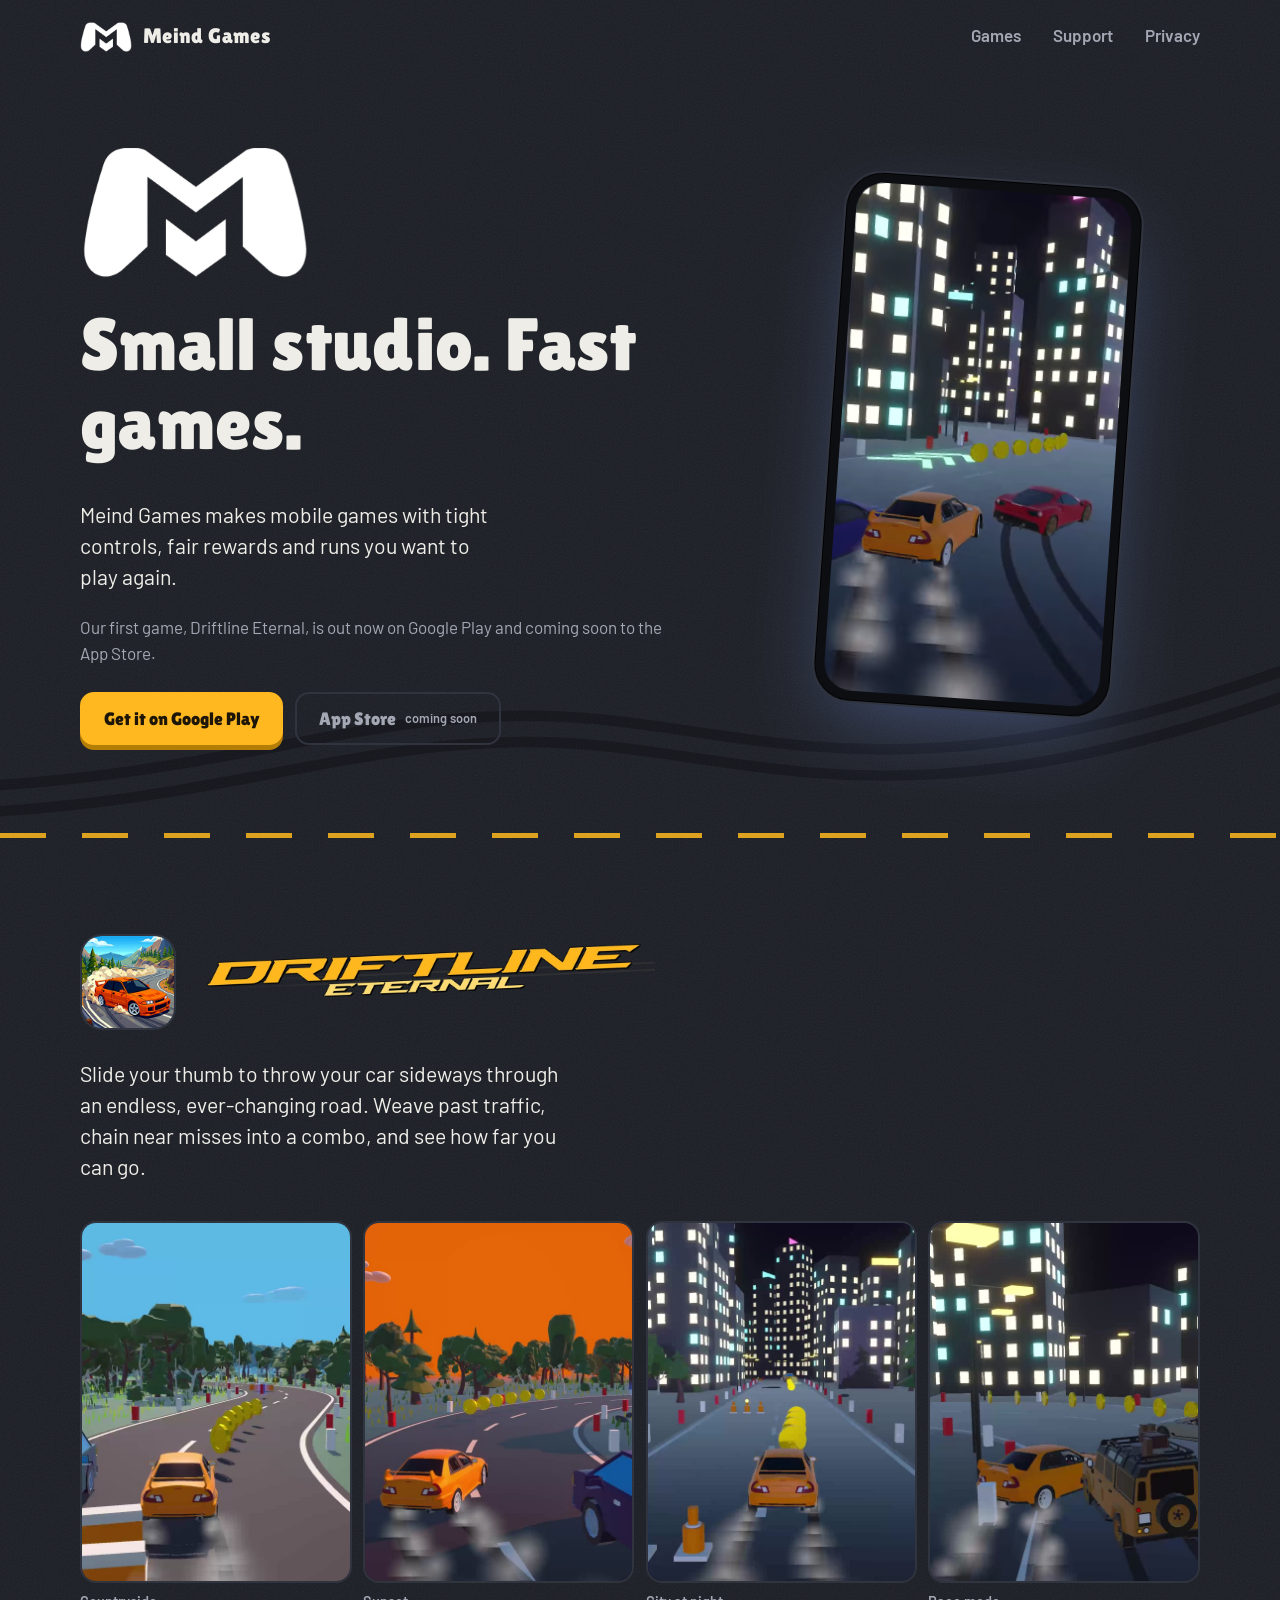
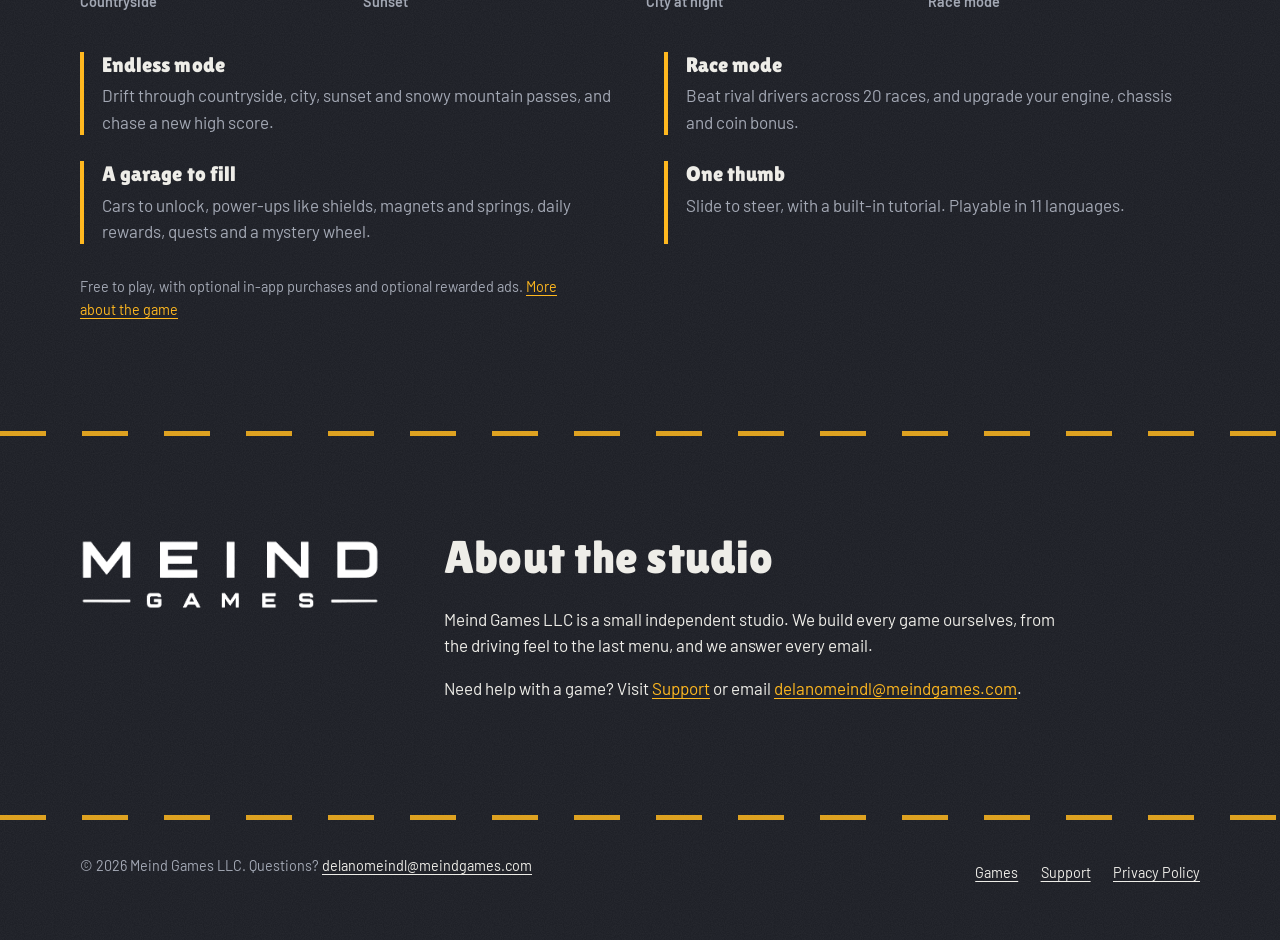
==== index.html @ e5ccd82b "Add files via upload" ====
<!doctype html>
<html lang="en">
<head>
<meta charset="utf-8">
<meta name="viewport" content="width=device-width, initial-scale=1">
<title>Meind Games</title>
<meta name="description" content="Meind Games is a small independent studio making fast, polished mobile games. Our first game, Driftline Eternal, is a one-thumb drift racer.">
<link rel="canonical" href="https://www.meindgames.com">
<meta name="theme-color" content="#1b1d24">
<meta property="og:title" content="Meind Games">
<meta property="og:description" content="Meind Games is a small independent studio making fast, polished mobile games. Our first game, Driftline Eternal, is a one-thumb drift racer.">
<meta property="og:image" content="https://www.meindgames.com/media/og.jpg">
<meta property="og:url" content="https://www.meindgames.com">
<meta name="twitter:card" content="summary_large_image">
<link rel="icon" href="/favicon-32.png" sizes="32x32">
<link rel="apple-touch-icon" href="/apple-touch-icon.png">
<link rel="preload" href="/fonts/LilitaOne-Regular.woff2" as="font" type="font/woff2" crossorigin>
<link rel="stylesheet" href="/css/site.css">
<script>document.documentElement.classList.add("js")</script>
</head>
<body>
<a class="skip" href="#main">Skip to content</a>
<header class="site-head">
  <div class="wrap">
    <a class="brand" href="/"><img src="/media/mark.webp" alt="" width="52" height="30"><span>Meind Games</span></a>
    <nav class="site-nav" aria-label="Main"><a href="/games">Games</a><a href="/support">Support</a><a href="/privacy-policy">Privacy</a></nav>
  </div>
</header>
<main id="main">
<section class="hero" aria-labelledby="hero-title">
  <svg class="skid" viewBox="0 0 1440 600" preserveAspectRatio="none" aria-hidden="true">
    <path d="M-40 520 C 260 500, 420 380, 640 400 S 1020 560, 1480 300"/>
    <path d="M-40 565 C 260 545, 420 425, 640 445 S 1020 605, 1480 345"/>
  </svg>
  <canvas id="sparks" aria-hidden="true"></canvas>
  <div class="wrap">
    <div>
      <img class="hero-mark" src="/media/mark.webp" alt="" width="615" height="358">
      <h1 id="hero-title">Small studio. Fast games.</h1>
      <p class="lede">Meind Games makes mobile games with tight controls, fair rewards and runs you want to play again.</p>
      <p>Our first game, Driftline Eternal, is out now on Google Play and coming soon to the App Store.</p>
      <div class="actions"><a class="btn btn-go" href="https://play.google.com/store/apps/details?id=com.driftlineeternal.game">Get it on Google Play</a><span class="btn btn-soon" aria-disabled="true">App Store <small>coming soon</small></span></div>
    </div>
    <div class="phone"><video data-loop autoplay muted loop playsinline preload="metadata" poster="/media/race-night-poster.jpg" aria-label="Driftline Eternal gameplay: drifting past rival cars through the city at night"><source src="/media/race-night.webm" type="video/webm"><source src="/media/race-night.mp4" type="video/mp4"></video></div>
  </div>
</section>
<hr class="lane">
<section class="game" aria-labelledby="game-title">
  <div class="wrap">
    <div class="game-head">
      <img class="icon" src="/media/driftline-icon.jpg" alt="" width="96" height="96">
      <h2 id="game-title"><img class="logo" src="/media/driftline-logo.webp" alt="Driftline Eternal" width="1200" height="140"></h2>
    </div>
    <p class="about">Slide your thumb to throw your car sideways through an endless, ever-changing road. Weave past traffic, chain near misses into a combo, and see how far you can go.</p>
    <ul class="drive" aria-label="Driftline Eternal screenshots">
  <li><img src="/media/shot-forest.jpg" alt="Drifting along a countryside road by day" loading="lazy" width="540" height="960"><span>Countryside</span></li>
  <li><img src="/media/shot-sunset.jpg" alt="Drifting through a bend at sunset" loading="lazy" width="540" height="960"><span>Sunset</span></li>
  <li><img src="/media/shot-city.jpg" alt="Drifting between skyscrapers at night" loading="lazy" width="540" height="960"><span>City at night</span></li>
  <li><img src="/media/shot-race.jpg" alt="Racing rival cars through the city" loading="lazy" width="540" height="960"><span>Race mode</span></li>
</ul>
    <ul class="features">
  <li><h3>Endless mode</h3><p>Drift through countryside, city, sunset and snowy mountain passes, and chase a new high score.</p></li>
  <li><h3>Race mode</h3><p>Beat rival drivers across 20 races, and upgrade your engine, chassis and coin bonus.</p></li>
  <li><h3>A garage to fill</h3><p>Cars to unlock, power-ups like shields, magnets and springs, daily rewards, quests and a mystery wheel.</p></li>
  <li><h3>One thumb</h3><p>Slide to steer, with a built-in tutorial. Playable in 11 languages.</p></li>
</ul>
    <p class="fine">Free to play, with optional in-app purchases and optional rewarded ads. <a href="/games">More about the game</a></p>
  </div>
</section>
<hr class="lane">
<section class="studio" aria-labelledby="studio-title">
  <div class="wrap">
    <img class="wordmark" src="/media/wordmark.webp" alt="" width="727" height="172">
    <div>
      <h2 id="studio-title">About the studio</h2>
      <p>Meind Games LLC is a small independent studio. We build every game ourselves, from the driving feel to the last menu, and we answer every email.</p>
      <p>Need help with a game? Visit <a href="/support">Support</a> or email <a href="mailto:delanomeindl@meindgames.com">delanomeindl@meindgames.com</a>.</p>
    </div>
  </div>
</section>
</main>
<hr class="lane">
<footer class="site-foot">
  <div class="wrap">
    <p>&copy; 2026 Meind Games LLC. Questions? <a href="mailto:delanomeindl@meindgames.com">delanomeindl@meindgames.com</a></p>
    <nav aria-label="Footer"><a href="/games">Games</a><a href="/support">Support</a><a href="/privacy-policy">Privacy Policy</a></nav>
  </div>
</footer>
<script src="/js/site.js" defer></script>
</body>
</html>
---- css/site.css ----
/* Meind Games - meindgames.com
   Night tarmac, lane-line gold, the game's own Lilita for headings. */

@font-face {
  font-family: "Lilita One";
  src: url("../fonts/LilitaOne-Regular.woff2") format("woff2");
  font-weight: 400;
  font-display: swap;
}
@font-face {
  font-family: "Barlow";
  src: url("../fonts/Barlow-Regular.woff2") format("woff2");
  font-weight: 400;
  font-display: swap;
}
@font-face {
  font-family: "Barlow";
  src: url("../fonts/Barlow-SemiBold.woff2") format("woff2");
  font-weight: 600;
  font-display: swap;
}

:root {
  --tarmac: #1b1d24;        /* page */
  --tarmac-raised: #242731; /* panels */
  --kerb: #30343f;          /* borders */
  --lane: #ffb81f;          /* the road's centre line, and every action */
  --chalk: #eeede8;         /* text */
  --fog: #a3a8b4;           /* quiet text */
  --night: #7fa2ff;         /* the city glow */

  --display: "Lilita One", "Arial Rounded MT Bold", system-ui, sans-serif;
  --body: "Barlow", system-ui, -apple-system, "Segoe UI", sans-serif;

  --step--1: 0.9rem;
  --step-0: 1.0625rem;
  --step-1: 1.33rem;
  --step-2: 1.77rem;
  --step-3: clamp(2.1rem, 4.4vw, 2.9rem);
  --step-4: clamp(2.7rem, 7vw, 4.6rem);

  --gutter: clamp(1rem, 4vw, 2.5rem);
  --measure: 62ch;
}

*, *::before, *::after { box-sizing: border-box; }
html { -webkit-text-size-adjust: 100%; scroll-behavior: smooth; }
body {
  margin: 0;
  background-color: var(--tarmac);
  /* fine-grain asphalt */
  background-image: url("data:image/svg+xml,%3Csvg xmlns='http://www.w3.org/2000/svg' width='180' height='180'%3E%3Cfilter id='n'%3E%3CfeTurbulence type='fractalNoise' baseFrequency='0.9' numOctaves='2' stitchTiles='stitch'/%3E%3CfeColorMatrix values='0 0 0 0 1  0 0 0 0 1  0 0 0 0 1  0 0 0 0.06 0'/%3E%3C/filter%3E%3Crect width='180' height='180' filter='url(%23n)'/%3E%3C/svg%3E");
  color: var(--chalk);
  font-family: var(--body);
  font-size: var(--step-0);
  line-height: 1.55;
  overflow-x: hidden;
}
img, video, svg { display: block; max-width: 100%; }
img { height: auto; }
a { color: var(--lane); text-underline-offset: 0.2em; text-decoration-thickness: 1px; }
a:hover { text-decoration-thickness: 2px; }
:focus-visible { outline: 3px solid var(--night); outline-offset: 3px; border-radius: 4px; }

h1, h2, h3 { font-family: var(--display); font-weight: 400; line-height: 1.08; margin: 0 0 0.5em; letter-spacing: 0.005em; }
h1 { font-size: var(--step-4); }
h2 { font-size: var(--step-3); }
h3 { font-size: var(--step-1); line-height: 1.2; }
p { margin: 0 0 1em; max-width: var(--measure); }

.wrap { width: min(1120px, 100% - 2 * var(--gutter)); margin-inline: auto; }
.skip { position: absolute; left: -999px; top: 0; background: var(--lane); color: var(--tarmac); padding: 0.5rem 1rem; z-index: 10; }
.skip:focus { left: 1rem; top: 1rem; }

/* ---------- header ---------- */
.site-head { padding-block: 1.1rem; }
.site-head .wrap { display: flex; align-items: center; justify-content: space-between; gap: 1rem; flex-wrap: wrap; }
.brand { display: flex; align-items: center; gap: 0.7rem; color: var(--chalk); text-decoration: none; }
.brand img { height: 30px; width: auto; }
.brand span { font-family: var(--display); font-size: 1.3rem; letter-spacing: 0.02em; }
.site-nav { display: flex; gap: clamp(0.9rem, 3vw, 2rem); }
.site-nav a { color: var(--fog); text-decoration: none; font-weight: 600; padding-block: 0.3rem; border-bottom: 2px solid transparent; }
.site-nav a:hover, .site-nav a[aria-current="page"] { color: var(--chalk); border-bottom-color: var(--lane); }

/* ---------- the road's centre line, between sections ---------- */
.lane {
  height: 5px; border: 0; margin: 0;
  background: repeating-linear-gradient(90deg, var(--lane) 0 46px, transparent 46px 82px);
  opacity: 0.85;
}

/* ---------- buttons ---------- */
.actions { display: flex; flex-wrap: wrap; gap: 0.75rem; margin-top: 1.6rem; }
.btn {
  display: inline-flex; align-items: center; gap: 0.6rem;
  font-family: var(--display); font-size: 1.15rem; line-height: 1;
  padding: 0.95rem 1.35rem; border-radius: 14px; text-decoration: none;
  border: 2px solid var(--lane); transition: transform 0.15s ease, background-color 0.15s ease;
}
.btn-go { background: var(--lane); color: #1d1607; box-shadow: 0 5px 0 #b37d06; }
.btn-go:hover { transform: translateY(-2px); }
.btn-go:active { transform: translateY(3px); box-shadow: 0 2px 0 #b37d06; }
.btn-soon { color: var(--fog); border-color: var(--kerb); cursor: default; }
.btn small { font-family: var(--body); font-weight: 600; font-size: 0.8rem; color: var(--fog); }
.btn-go small { color: #5a4205; }

/* ---------- hero ---------- */
.hero { position: relative; padding-block: clamp(2rem, 6vw, 4.5rem) clamp(3rem, 7vw, 5.5rem); overflow: hidden; }
.hero .wrap { display: grid; grid-template-columns: 1.15fr 0.85fr; align-items: center; gap: clamp(2rem, 6vw, 5rem); position: relative; z-index: 1; }
.hero-mark { width: clamp(150px, 22vw, 230px); margin-bottom: 1.6rem; transform-origin: 50% 60%; }
.hero h1 { max-width: 12ch; }
.hero .lede { font-size: var(--step-1); line-height: 1.45; color: var(--chalk); max-width: 34ch; }
.hero .lede + p { color: var(--fog); }
.skid { position: absolute; inset: auto 0 0 0; width: 100%; height: 46%; z-index: 0; pointer-events: none; }
.skid path { fill: none; stroke: #0c0d11; stroke-width: 18; stroke-linecap: round; opacity: 0.38; }
#sparks { position: absolute; inset: 0; width: 100%; height: 100%; z-index: 2; pointer-events: none; }

/* the phone, tipped like a car mid-drift */
.phone {
  justify-self: center; width: min(300px, 78vw); aspect-ratio: 9 / 16;
  border-radius: 38px; padding: 10px; background: #0d0e12;
  border: 2px solid var(--kerb);
  box-shadow: 0 30px 80px -20px rgba(127, 162, 255, 0.35), 0 0 0 1px #000 inset;
  transform: rotate(4deg);
}
.phone video, .phone img { width: 100%; height: 100%; object-fit: cover; border-radius: 28px; background: #000; }

/* load sequence (js adds .play; without js, or with reduced motion, everything just shows) */
.js .hero-mark, .js .hero h1, .js .hero p, .js .hero .actions, .js .hero .phone { opacity: 0; }
.js .skid path { stroke-dasharray: 2600; stroke-dashoffset: 2600; }
.play .hero-mark { animation: slam 0.42s cubic-bezier(0.55, 0, 1, 0.45) 0.15s forwards, squash 0.4s ease-out 0.57s; }
.play .skid path { animation: draw 1.1s cubic-bezier(0.3, 0.6, 0.3, 1) 0.5s forwards; }
.play .skid path + path { animation-delay: 0.62s; }
.play .hero h1 { animation: rise 0.5s ease-out 0.72s forwards; }
.play .hero p { animation: rise 0.5s ease-out 0.84s forwards; }
.play .hero .actions { animation: rise 0.5s ease-out 0.96s forwards; }
.play .hero .phone { animation: phone-in 0.7s cubic-bezier(0.2, 0.9, 0.3, 1.2) 0.6s forwards; }
@keyframes slam { from { opacity: 0; transform: scale(2.6) rotate(10deg); } 30% { opacity: 1; } to { opacity: 1; transform: none; } }
@keyframes squash { 0% { transform: scale(1.08, 0.9); } 45% { transform: scale(0.97, 1.04); } 100% { transform: none; } }
@keyframes draw { to { stroke-dashoffset: 0; } }
@keyframes rise { from { opacity: 0; transform: translateY(14px); } to { opacity: 1; transform: none; } }
@keyframes phone-in { from { opacity: 0; transform: translateX(40px) rotate(12deg); } to { opacity: 1; transform: rotate(4deg); } }

/* ---------- the game ---------- */
.game { padding-block: clamp(3rem, 8vw, 6rem); }
.game-head { display: flex; align-items: center; gap: 1.2rem; margin-bottom: 1.8rem; }
.game-head img.icon { width: 96px; height: 96px; border-radius: 22px; border: 2px solid var(--kerb); }
.game-head .logo { width: min(460px, 70vw); height: auto; }
.game .about { font-size: var(--step-1); line-height: 1.45; max-width: 40ch; }

/* a drive through the day, left to right */
.drive { display: grid; grid-template-columns: repeat(4, 1fr); gap: 0.7rem; margin-block: 2.4rem; padding: 0; list-style: none; }
.drive li { margin: 0; }
.drive img { width: 100%; aspect-ratio: 3 / 4; object-fit: cover; border-radius: 16px; border: 2px solid var(--kerb); }
.drive span { display: block; margin-top: 0.5rem; color: var(--fog); font-weight: 600; font-size: var(--step--1); }

.features { display: grid; grid-template-columns: repeat(2, minmax(0, 1fr)); gap: 1.6rem 3rem; margin: 0; padding: 0; list-style: none; }
.features li { padding-left: 1.1rem; border-left: 4px solid var(--lane); }
.features h3 { margin-bottom: 0.25em; }
.features p { color: var(--fog); margin: 0; }
.fine { color: var(--fog); font-size: var(--step--1); margin-top: 2rem; }

/* ---------- studio ---------- */
.studio { padding-block: clamp(3rem, 8vw, 6rem); }
.studio .wrap { display: grid; grid-template-columns: auto 1fr; gap: clamp(1.5rem, 5vw, 4rem); align-items: start; }
.studio .wordmark { width: clamp(200px, 26vw, 300px); margin-top: 0.4rem; }

/* ---------- reading pages ---------- */
.page { padding-block: clamp(2rem, 6vw, 4rem) clamp(3rem, 8vw, 6rem); }
.page h1 { font-size: var(--step-3); }
.page h2 { font-size: var(--step-2); margin-top: 2.2rem; }
.page .meta { color: var(--fog); }
.contact {
  display: grid; gap: 0.3rem; padding: 1.4rem 1.6rem; margin-block: 1.6rem 2.4rem;
  background: var(--tarmac-raised); border-left: 5px solid var(--lane); border-radius: 4px 16px 16px 4px; max-width: 640px;
}
.contact a { font-family: var(--display); font-size: var(--step-1); }
.faq { max-width: 760px; }
.faq details { border-bottom: 2px dashed var(--kerb); }
.faq summary {
  cursor: pointer; list-style: none; padding: 1.05rem 2.4rem 1.05rem 0; position: relative;
  font-weight: 600; font-size: var(--step-1); line-height: 1.3;
}
.faq summary::-webkit-details-marker { display: none; }
.faq summary::after {
  content: ""; position: absolute; right: 0.4rem; top: 50%; width: 12px; height: 12px; margin-top: -9px;
  border-right: 3px solid var(--lane); border-bottom: 3px solid var(--lane); transform: rotate(45deg); transition: transform 0.2s ease;
}
.faq details[open] summary::after { transform: rotate(225deg); margin-top: -3px; }
.faq details p { color: var(--fog); padding-bottom: 0.6rem; }

.game-page .wrap { display: grid; grid-template-columns: 0.8fr 1.2fr; gap: clamp(2rem, 6vw, 5rem); align-items: start; }
.game-page .phone { position: sticky; top: 2rem; transform: rotate(-3deg); }

/* ---------- footer ---------- */
.site-foot { padding-block: 2.2rem 3rem; color: var(--fog); font-size: var(--step--1); }
.site-foot .wrap { display: flex; flex-wrap: wrap; gap: 1rem 2rem; justify-content: space-between; align-items: center; }
.site-foot nav { display: flex; gap: 1.4rem; flex-wrap: wrap; }
.site-foot a { color: var(--chalk); }

/* ---------- narrow screens ---------- */
@media (max-width: 860px) {
  .hero .wrap, .game-page .wrap { grid-template-columns: 1fr; }
  .hero h1 { max-width: none; }
  .phone, .game-page .phone { width: min(260px, 70vw); position: static; }
  .features { grid-template-columns: 1fr; }
  .drive { grid-template-columns: repeat(2, 1fr); }
  .studio .wrap { grid-template-columns: 1fr; }
}
@media (max-width: 520px) {
  .brand span { display: none; }
  .game-head { flex-direction: column; align-items: flex-start; }
  .btn { width: 100%; justify-content: center; }
}

@media (prefers-reduced-motion: reduce) {
  *, *::before, *::after { animation: none !important; transition: none !important; scroll-behavior: auto !important; }
  .js .hero-mark, .js .hero h1, .js .hero p, .js .hero .actions, .js .hero .phone { opacity: 1; }
  .js .skid path { stroke-dashoffset: 0; }
}
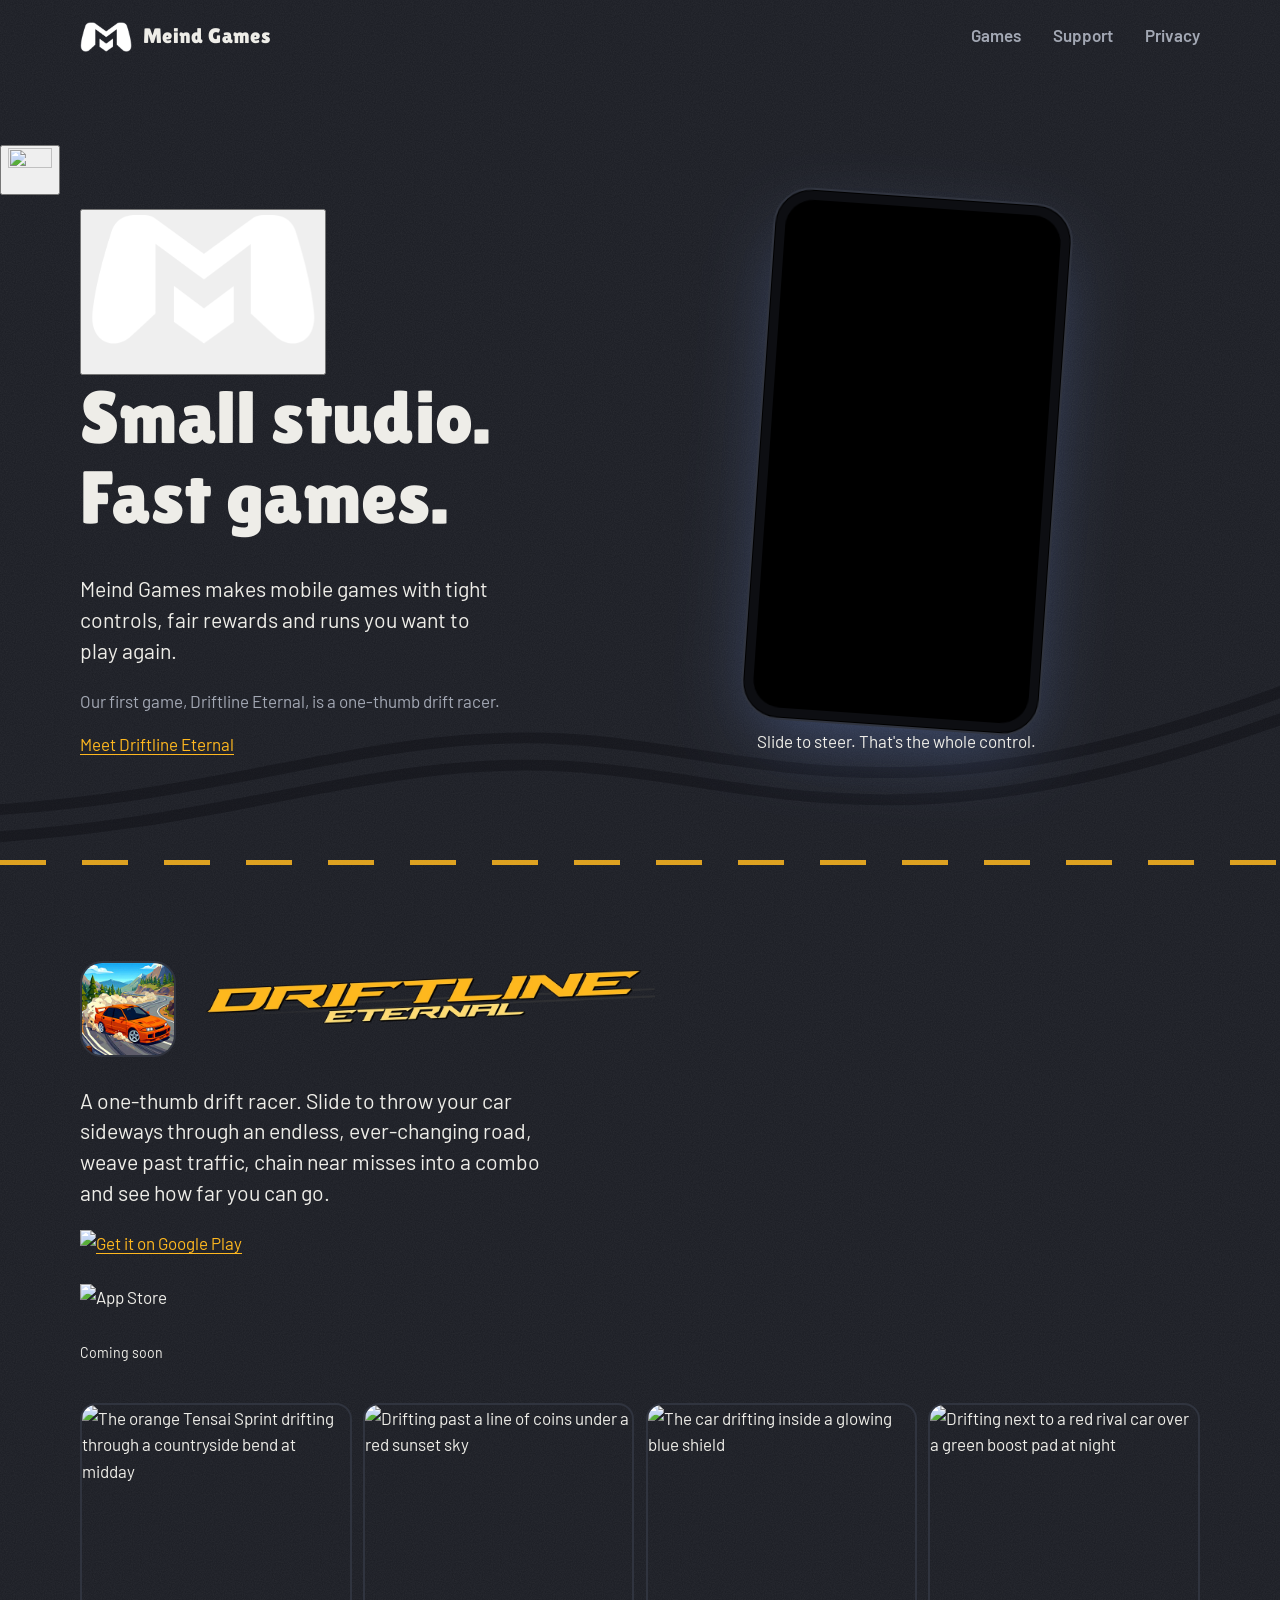
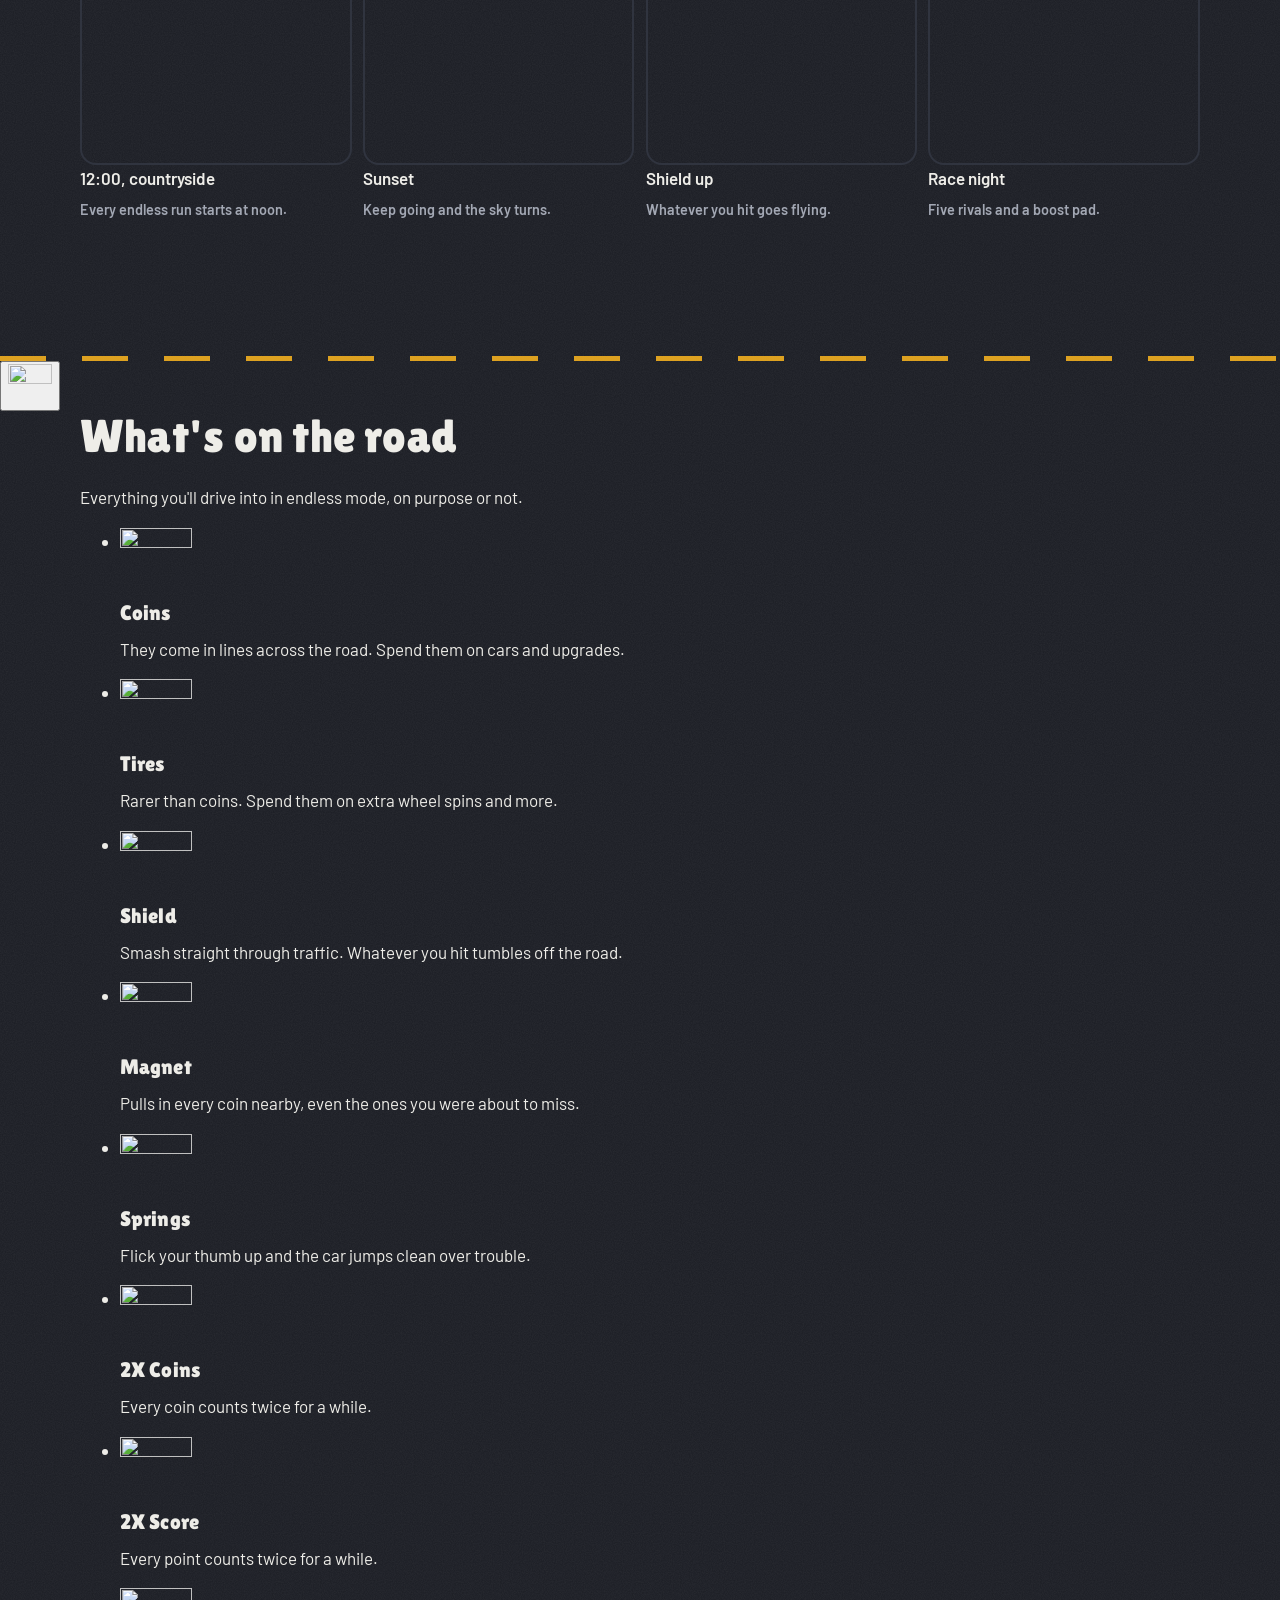
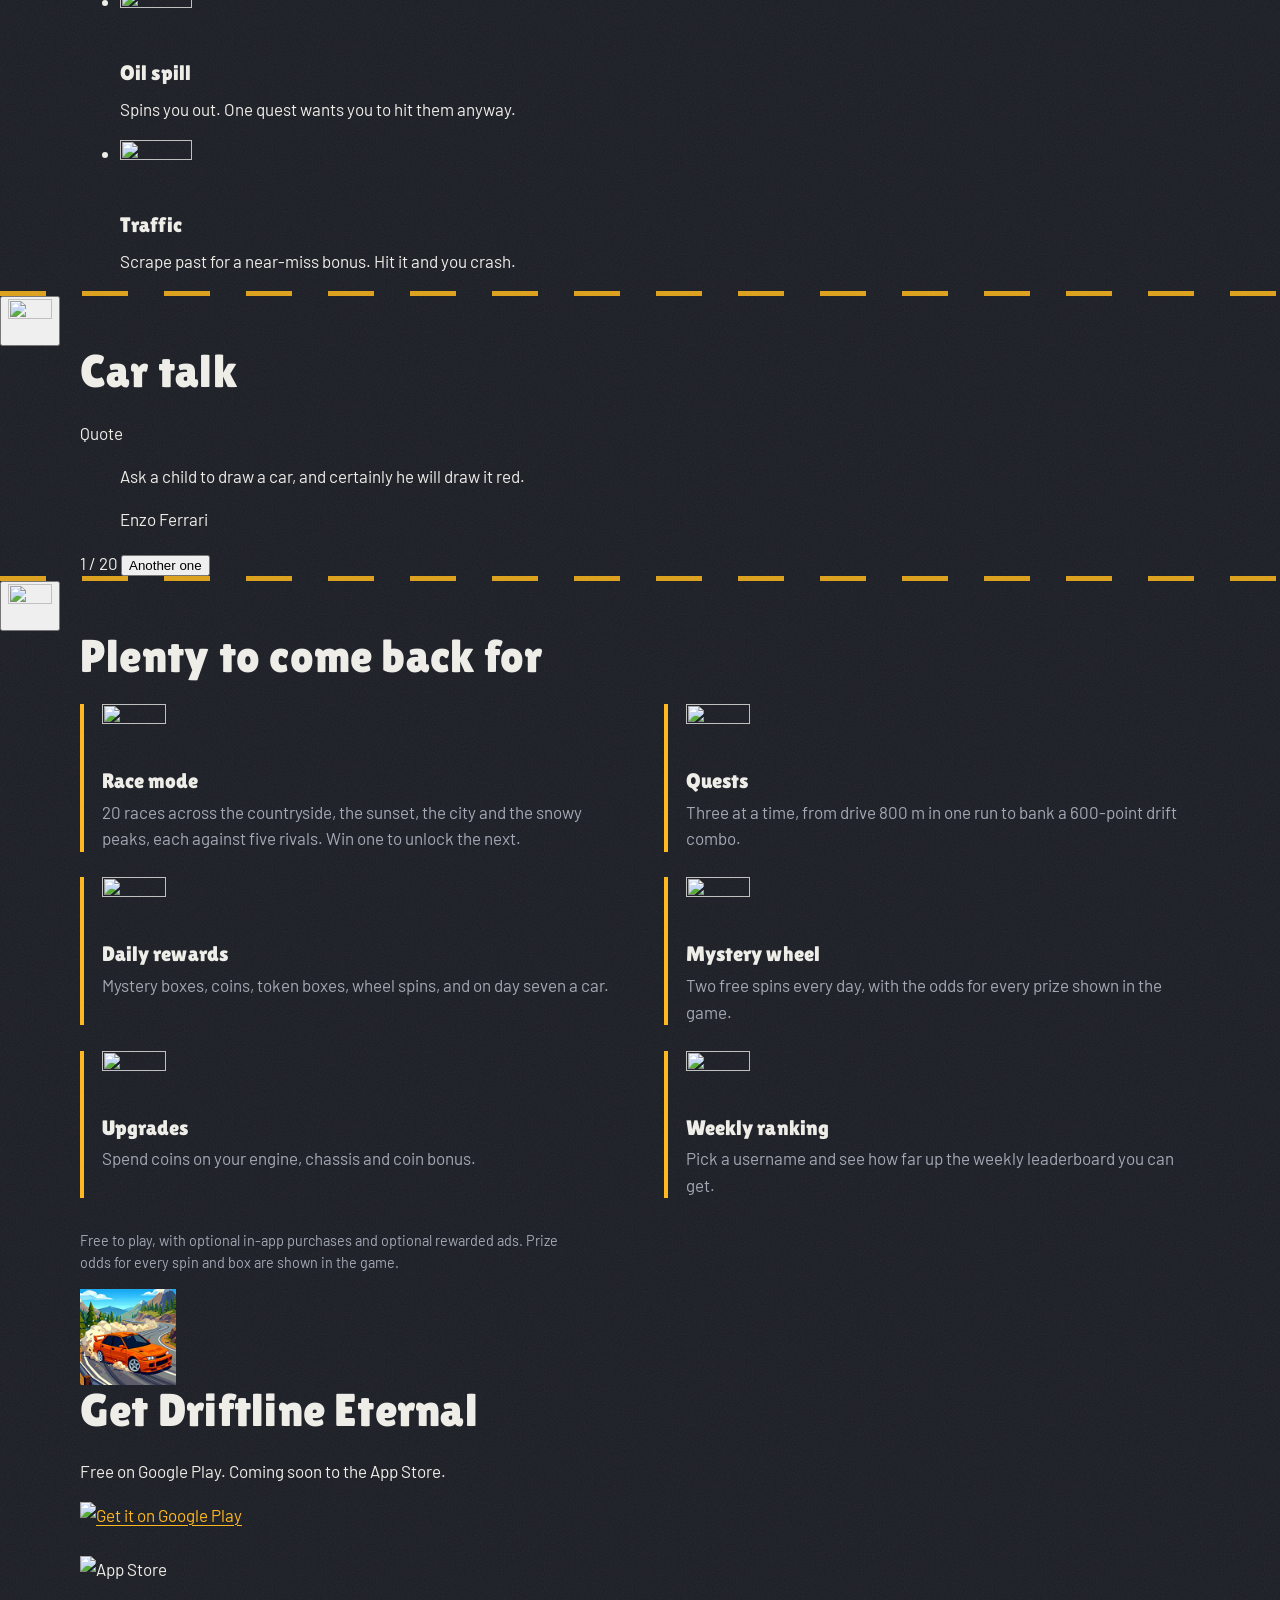
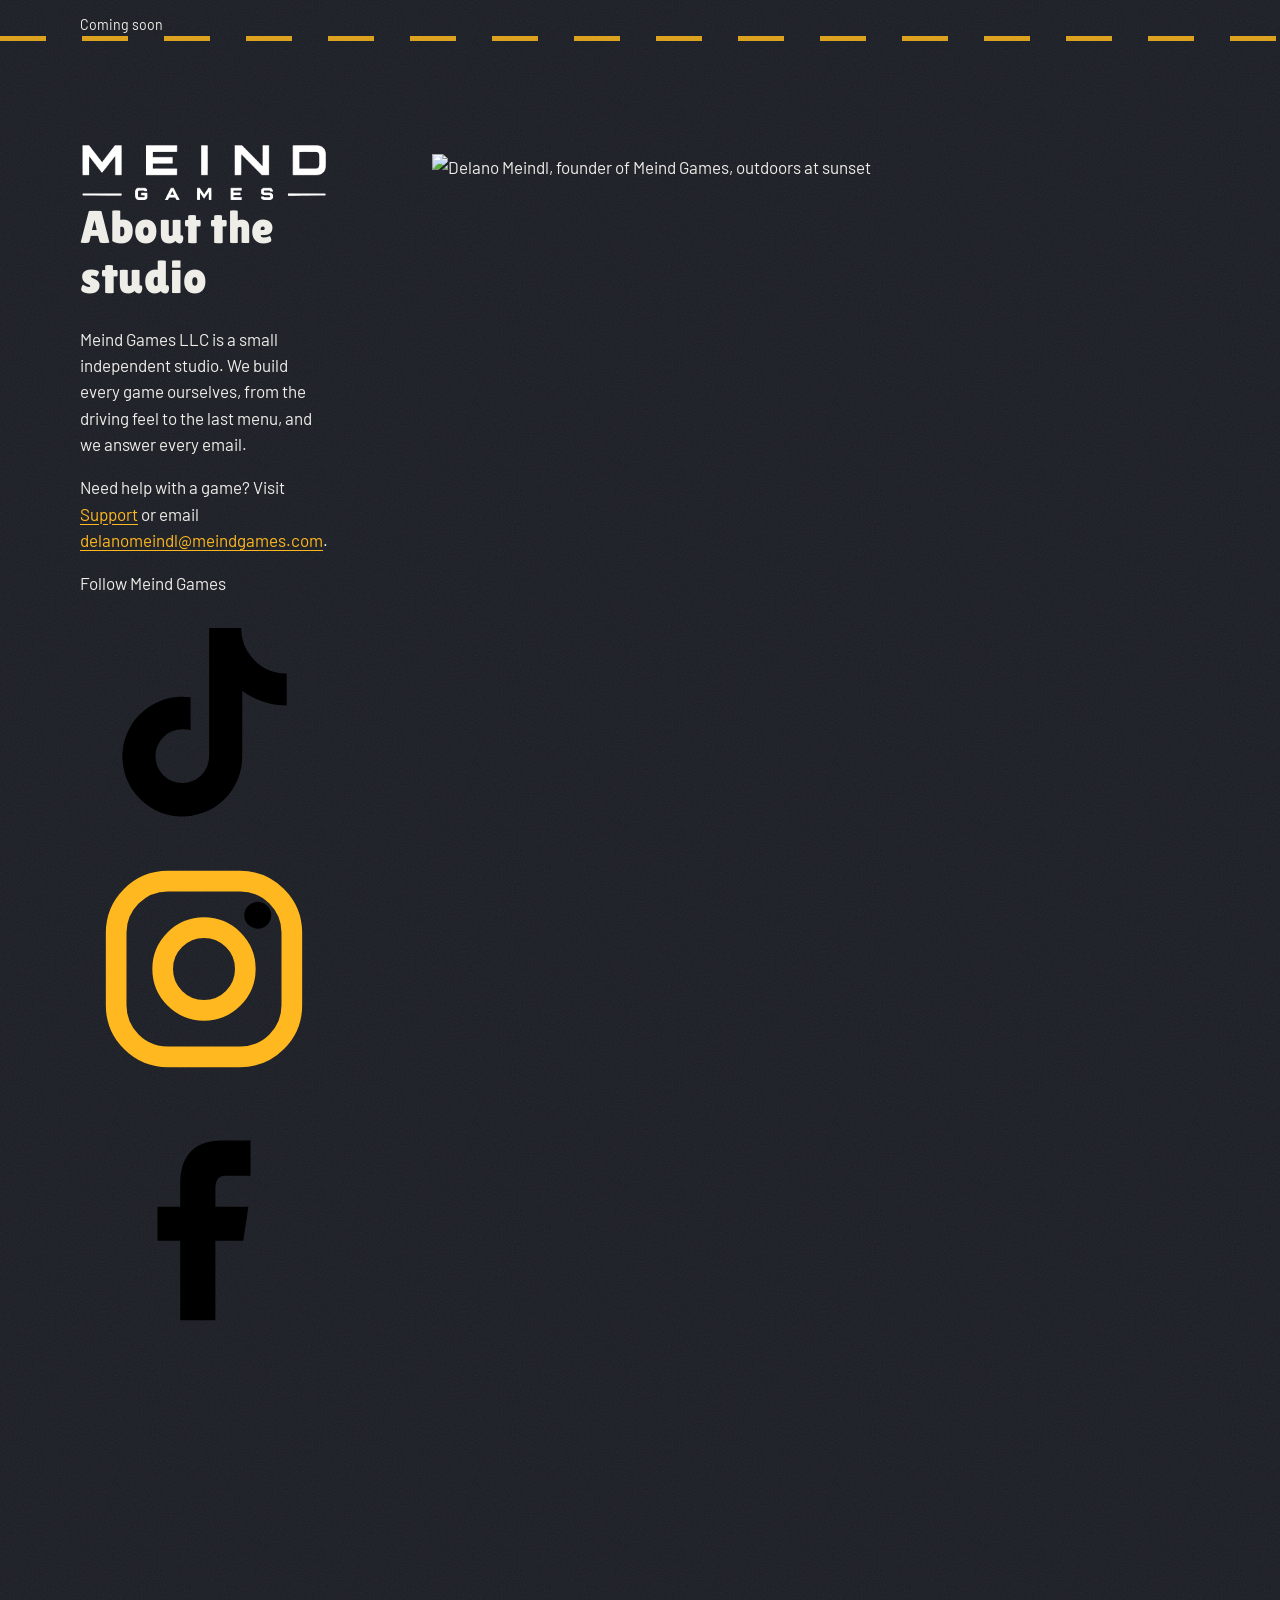
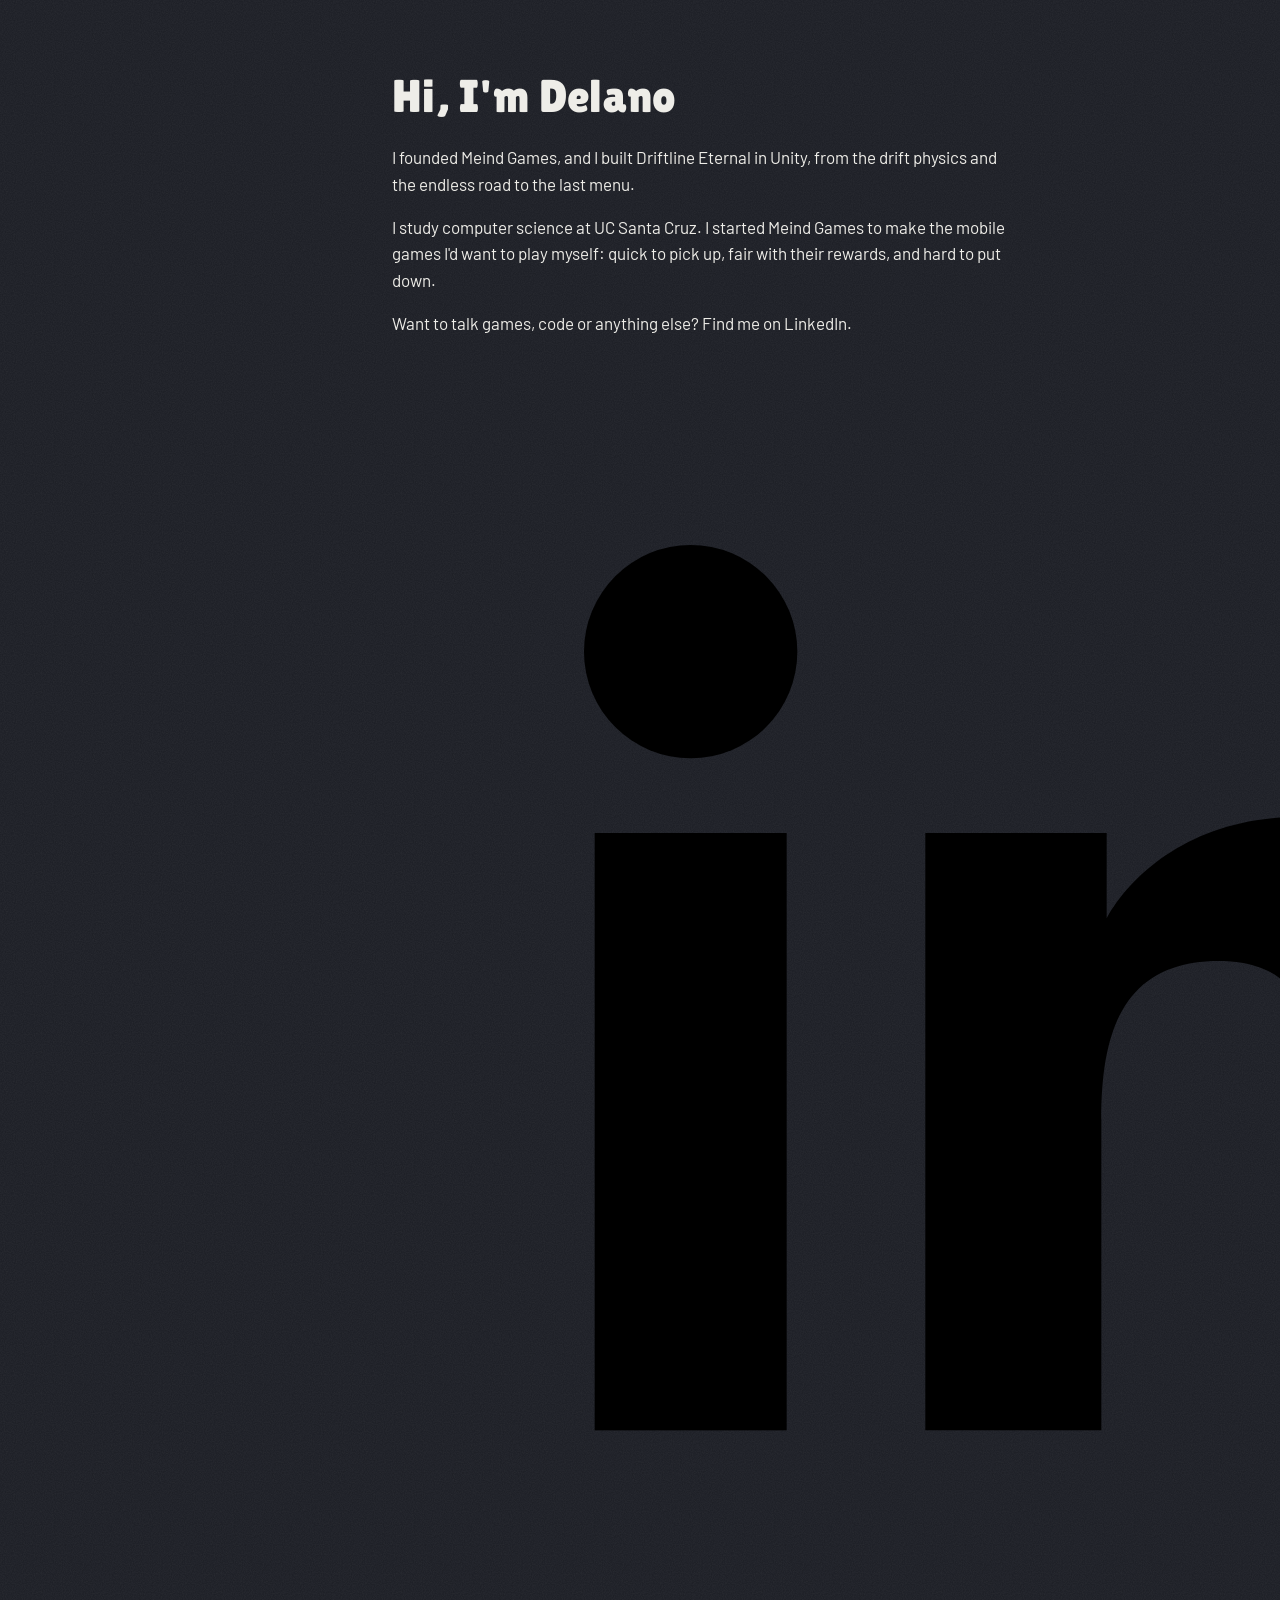
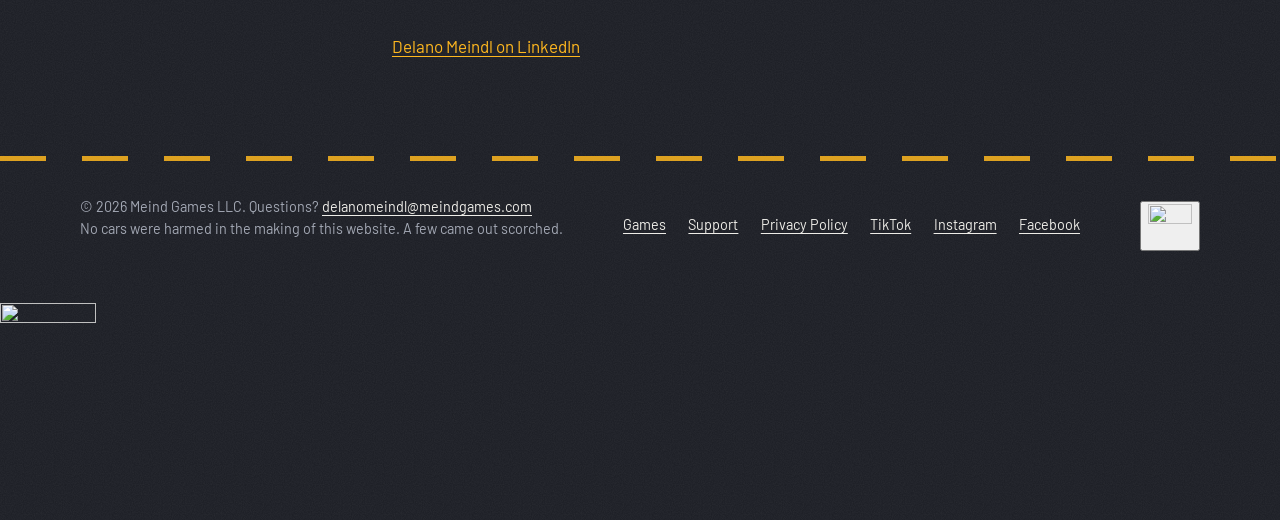
==== commit cb62139b: "New site: pages, store badges, about section" ====
--- a/index.html
+++ b/index.html
@@ -29,52 +29,114 @@
 <main id="main">
 <section class="hero" aria-labelledby="hero-title">
   <svg class="skid" viewBox="0 0 1440 600" preserveAspectRatio="none" aria-hidden="true">
+    <defs>
+      <linearGradient id="trail" x1="0" x2="1"><stop offset="0" stop-color="#ff7a1a" stop-opacity="0"/><stop offset=".35" stop-color="#ff7a1a"/><stop offset="1" stop-color="#ff4f9a"/></linearGradient>
+      <linearGradient id="trail2" x1="0" x2="1"><stop offset="0" stop-color="#38bdff" stop-opacity="0"/><stop offset=".4" stop-color="#38bdff"/><stop offset="1" stop-color="#8b5cff"/></linearGradient>
+    </defs>
     <path d="M-40 520 C 260 500, 420 380, 640 400 S 1020 560, 1480 300"/>
     <path d="M-40 565 C 260 545, 420 425, 640 445 S 1020 605, 1480 345"/>
   </svg>
   <canvas id="sparks" aria-hidden="true"></canvas>
+  <button type="button" class="secret-coin c1" data-coin="1" aria-label="A hidden coin"><img src="/media/token_coin.webp" alt="" width="44" height="44"></button>
   <div class="wrap">
     <div>
-      <img class="hero-mark" src="/media/mark.webp" alt="" width="615" height="358">
-      <h1 id="hero-title">Small studio. Fast games.</h1>
+      <button type="button" class="slam" aria-label="Slam the logo again"><img class="hero-mark" src="/media/mark.webp" alt="" width="615" height="358"></button>
+      <h1 id="hero-title">Small studio.<br>Fast games.</h1>
       <p class="lede">Meind Games makes mobile games with tight controls, fair rewards and runs you want to play again.</p>
-      <p>Our first game, Driftline Eternal, is out now on Google Play and coming soon to the App Store.</p>
-      <div class="actions"><a class="btn btn-go" href="https://play.google.com/store/apps/details?id=com.driftlineeternal.game">Get it on Google Play</a><span class="btn btn-soon" aria-disabled="true">App Store <small>coming soon</small></span></div>
+      <p>Our first game, Driftline Eternal, is a one-thumb drift racer.</p>
+      <a class="arcade hero-cta" href="#driftline">Meet Driftline Eternal</a>
     </div>
-    <div class="phone"><video data-loop autoplay muted loop playsinline preload="metadata" poster="/media/race-night-poster.jpg" aria-label="Driftline Eternal gameplay: drifting past rival cars through the city at night"><source src="/media/race-night.webm" type="video/webm"><source src="/media/race-night.mp4" type="video/mp4"></video></div>
+    <div class="showreel"><div class="phone"><video data-loop autoplay muted loop playsinline preload="metadata" poster="/media/clip-race-poster.jpg" aria-label="Driftline Eternal race mode: drifting side by side with a red rival through the city at night"><source src="/media/clip-race.webm" type="video/webm"><source src="/media/clip-race.mp4" type="video/mp4"></video></div><p class="reel-note">Slide to steer. That's the whole control.</p></div>
   </div>
 </section>
 <hr class="lane">
-<section class="game" aria-labelledby="game-title">
+<section class="game" id="driftline" aria-labelledby="game-title">
   <div class="wrap">
     <div class="game-head">
       <img class="icon" src="/media/driftline-icon.jpg" alt="" width="96" height="96">
       <h2 id="game-title"><img class="logo" src="/media/driftline-logo.webp" alt="Driftline Eternal" width="1200" height="140"></h2>
     </div>
-    <p class="about">Slide your thumb to throw your car sideways through an endless, ever-changing road. Weave past traffic, chain near misses into a combo, and see how far you can go.</p>
+    <p class="about">A one-thumb drift racer. Slide to throw your car sideways through an endless, ever-changing road, weave past traffic, chain near misses into a combo and see how far you can go.</p>
+    <div class="stores"><a class="store" href="https://play.google.com/store/apps/details?id=com.driftlineeternal.game"><img src="/media/badge-google-play.svg" alt="Get it on Google Play" width="182" height="54"></a><span class="store soon" aria-disabled="true"><img src="/media/badge-app-store.svg" alt="App Store" width="182" height="54"><small>Coming soon</small></span></div>
     <ul class="drive" aria-label="Driftline Eternal screenshots">
-  <li><img src="/media/shot-forest.jpg" alt="Drifting along a countryside road by day" loading="lazy" width="540" height="960"><span>Countryside</span></li>
-  <li><img src="/media/shot-sunset.jpg" alt="Drifting through a bend at sunset" loading="lazy" width="540" height="960"><span>Sunset</span></li>
-  <li><img src="/media/shot-city.jpg" alt="Drifting between skyscrapers at night" loading="lazy" width="540" height="960"><span>City at night</span></li>
-  <li><img src="/media/shot-race.jpg" alt="Racing rival cars through the city" loading="lazy" width="540" height="960"><span>Race mode</span></li>
+  <li><img src="/media/shot-drift-day.webp" alt="The orange Tensai Sprint drifting through a countryside bend at midday" loading="lazy" width="720" height="1280"><b>12:00, countryside</b><span>Every endless run starts at noon.</span></li>
+  <li><img src="/media/shot-sunset2.webp" alt="Drifting past a line of coins under a red sunset sky" loading="lazy" width="720" height="1280"><b>Sunset</b><span>Keep going and the sky turns.</span></li>
+  <li><img src="/media/shot-shield.webp" alt="The car drifting inside a glowing blue shield" loading="lazy" width="720" height="1280"><b>Shield up</b><span>Whatever you hit goes flying.</span></li>
+  <li><img src="/media/shot-race-boost.webp" alt="Drifting next to a red rival car over a green boost pad at night" loading="lazy" width="720" height="1280"><b>Race night</b><span>Five rivals and a boost pad.</span></li>
 </ul>
+  </div>
+</section>
+<hr class="lane">
+<section class="road" aria-labelledby="road-title">
+  <button type="button" class="secret-coin c2" data-coin="2" aria-label="A hidden coin"><img src="/media/token_coin.webp" alt="" width="44" height="44"></button>
+  <div class="wrap">
+    <h2 id="road-title">What's on the road</h2>
+    <p class="intro">Everything you'll drive into in endless mode, on purpose or not.</p>
+    <ul class="legend">
+      <li><img src="/media/token_coin.webp" alt="" width="72" height="72" loading="lazy"><div><h3>Coins</h3><p>They come in lines across the road. Spend them on cars and upgrades.</p></div></li><li><img src="/media/wheel_tires.webp" alt="" width="72" height="72" loading="lazy"><div><h3>Tires</h3><p>Rarer than coins. Spend them on extra wheel spins and more.</p></div></li><li><img src="/media/shield.svg" alt="" width="72" height="72" loading="lazy"><div><h3>Shield</h3><p>Smash straight through traffic. Whatever you hit tumbles off the road.</p></div></li><li><img src="/media/magnet.svg" alt="" width="72" height="72" loading="lazy"><div><h3>Magnet</h3><p>Pulls in every coin nearby, even the ones you were about to miss.</p></div></li><li><img src="/media/springs.svg" alt="" width="72" height="72" loading="lazy"><div><h3>Springs</h3><p>Flick your thumb up and the car jumps clean over trouble.</p></div></li><li><img src="/media/double-coins.svg" alt="" width="72" height="72" loading="lazy"><div><h3>2X Coins</h3><p>Every coin counts twice for a while.</p></div></li><li><img src="/media/double-score.svg" alt="" width="72" height="72" loading="lazy"><div><h3>2X Score</h3><p>Every point counts twice for a while.</p></div></li><li><img src="/media/oil.svg" alt="" width="72" height="72" loading="lazy"><div><h3>Oil spill</h3><p>Spins you out. One quest wants you to hit them anyway.</p></div></li><li><img src="/media/wheel_car.webp" alt="" width="72" height="72" loading="lazy"><div><h3>Traffic</h3><p>Scrape past for a near-miss bonus. Hit it and you crash.</p></div></li>
+    </ul>
+  </div>
+</section>
+<hr class="lane">
+<section class="tips" aria-labelledby="tips-title">
+  <button type="button" class="secret-coin c4" data-coin="4" aria-label="A hidden coin"><img src="/media/token_coin.webp" alt="" width="44" height="44"></button>
+  <div class="wrap">
+    <div class="tip-card" data-tips>
+      <script type="application/json" data-talk>["<blockquote class=\"talk-quote\"><p>Ask a child to draw a car, and certainly he will draw it red.</p><footer>Enzo Ferrari</footer></blockquote>", "<p class=\"talk-fact\">The first speeding ticket was handed out in England in 1896. Walter Arnold was doing 8 mph in a 2 mph zone.</p>", "<blockquote class=\"talk-quote\"><p>I live my life a quarter mile at a time.</p><footer>Dominic Toretto, The Fast and the Furious</footer></blockquote>", "<p class=\"talk-fact\">Drifting started on Japan&#x27;s mountain roads. Keiichi Tsuchiya, the Drift King, made it famous in the 1970s and &#x27;80s.</p>", "<blockquote class=\"talk-quote\"><p>Straight roads are for fast cars, turns are for fast drivers.</p><footer>Colin McRae</footer></blockquote>", "<p class=\"talk-fact\">Lamborghini built tractors before it built supercars.</p>", "<blockquote class=\"talk-quote\"><p>Roads? Where we&#x27;re going, we don&#x27;t need roads.</p><footer>Doc Brown, Back to the Future</footer></blockquote>", "<p class=\"talk-fact\">The world&#x27;s first traffic light went up in London in 1868. About a month later, it exploded.</p>", "<blockquote class=\"talk-quote\"><p>If everything seems under control, you&#x27;re just not going fast enough.</p><footer>Mario Andretti</footer></blockquote>", "<p class=\"talk-fact\">A Formula 1 car makes so much downforce that, in theory, it could drive upside down on a tunnel ceiling.</p>", "<blockquote class=\"talk-quote\"><p>If you ain&#x27;t first, you&#x27;re last.</p><footer>Ricky Bobby, Talladega Nights</footer></blockquote>", "<p class=\"talk-fact\">Windshield wipers were invented by Mary Anderson in 1903, after she watched a streetcar driver struggle with a snowy windshield.</p>", "<blockquote class=\"talk-quote\"><p>Aerodynamics are for people who can&#x27;t build engines.</p><footer>Enzo Ferrari</footer></blockquote>", "<p class=\"talk-fact\">Volvo invented the three-point seatbelt in 1959, then opened up the patent so every carmaker could use it.</p>", "<blockquote class=\"talk-quote\"><p>I am speed.</p><footer>Lightning McQueen, Cars</footer></blockquote>", "<p class=\"talk-fact\">The Toyota Corolla is the best-selling car of all time, with more than 50 million sold.</p>", "<blockquote class=\"talk-quote\"><p>Speed has never killed anyone. Suddenly becoming stationary, that&#x27;s what gets you.</p><footer>Jeremy Clarkson</footer></blockquote>", "<p class=\"talk-fact\">The Benz Patent-Motorwagen of 1886 is widely called the first real car. It had three wheels.</p>", "<blockquote class=\"talk-quote\"><p>I feel the need... the need for speed!</p><footer>Maverick and Goose, Top Gun</footer></blockquote>", "<p class=\"talk-fact\">In 2010 a traffic jam outside Beijing stretched about 100 km and lasted more than ten days.</p>"]</script>
+      <div class="tip-top">
+        <h2 id="tips-title">Car talk</h2>
+        <span class="tip-kind" data-tip-kind>Quote</span>
+      </div>
+      <div class="tip-body" data-tip aria-live="polite"><blockquote class="talk-quote"><p>Ask a child to draw a car, and certainly he will draw it red.</p><footer>Enzo Ferrari</footer></blockquote></div>
+      <div class="tip-foot">
+        <span class="tip-count" data-tip-count>1 / 20</span>
+        <button type="button" class="arcade" data-tip-next>Another one</button>
+      </div>
+    </div>
+  </div>
+</section>
+<hr class="lane">
+<section class="more" aria-labelledby="more-title">
+  <button type="button" class="secret-coin c3" data-coin="3" aria-label="A hidden coin"><img src="/media/token_coin.webp" alt="" width="44" height="44"></button>
+  <div class="wrap">
+    <h2 id="more-title">Plenty to come back for</h2>
     <ul class="features">
-  <li><h3>Endless mode</h3><p>Drift through countryside, city, sunset and snowy mountain passes, and chase a new high score.</p></li>
-  <li><h3>Race mode</h3><p>Beat rival drivers across 20 races, and upgrade your engine, chassis and coin bonus.</p></li>
-  <li><h3>A garage to fill</h3><p>Cars to unlock, power-ups like shields, magnets and springs, daily rewards, quests and a mystery wheel.</p></li>
-  <li><h3>One thumb</h3><p>Slide to steer, with a built-in tutorial. Playable in 11 languages.</p></li>
-</ul>
-    <p class="fine">Free to play, with optional in-app purchases and optional rewarded ads. <a href="/games">More about the game</a></p>
+      <li><img src="/media/icon_race_flags.webp" alt="" width="64" height="64" loading="lazy"><div><h3>Race mode</h3><p>20 races across the countryside, the sunset, the city and the snowy peaks, each against five rivals. Win one to unlock the next.</p></div></li><li><img src="/media/icon_menu_quests.webp" alt="" width="64" height="64" loading="lazy"><div><h3>Quests</h3><p>Three at a time, from drive 800 m in one run to bank a 600-point drift combo.</p></div></li><li><img src="/media/icon_menu_login.webp" alt="" width="64" height="64" loading="lazy"><div><h3>Daily rewards</h3><p>Mystery boxes, coins, token boxes, wheel spins, and on day seven a car.</p></div></li><li><img src="/media/icon_menu_spin.webp" alt="" width="64" height="64" loading="lazy"><div><h3>Mystery wheel</h3><p>Two free spins every day, with the odds for every prize shown in the game.</p></div></li><li><img src="/media/icon_engine.webp" alt="" width="64" height="64" loading="lazy"><div><h3>Upgrades</h3><p>Spend coins on your engine, chassis and coin bonus.</p></div></li><li><img src="/media/icon_trophy.webp" alt="" width="64" height="64" loading="lazy"><div><h3>Weekly ranking</h3><p>Pick a username and see how far up the weekly leaderboard you can get.</p></div></li>
+    </ul>
+    <p class="fine">Free to play, with optional in-app purchases and optional rewarded ads. Prize odds for every spin and box are shown in the game.</p>
+  </div>
+</section>
+<section class="get" aria-labelledby="get-title">
+  <div class="wrap">
+    <img class="icon" src="/media/driftline-icon.jpg" alt="" width="96" height="96" loading="lazy">
+    <div>
+      <h2 id="get-title">Get Driftline Eternal</h2>
+      <p>Free on Google Play. Coming soon to the App Store.</p>
+    </div>
+    <div class="stores"><a class="store" href="https://play.google.com/store/apps/details?id=com.driftlineeternal.game"><img src="/media/badge-google-play.svg" alt="Get it on Google Play" width="182" height="54"></a><span class="store soon" aria-disabled="true"><img src="/media/badge-app-store.svg" alt="App Store" width="182" height="54"><small>Coming soon</small></span></div>
   </div>
 </section>
 <hr class="lane">
 <section class="studio" aria-labelledby="studio-title">
   <div class="wrap">
-    <img class="wordmark" src="/media/wordmark.webp" alt="" width="727" height="172">
-    <div>
-      <h2 id="studio-title">About the studio</h2>
-      <p>Meind Games LLC is a small independent studio. We build every game ourselves, from the driving feel to the last menu, and we answer every email.</p>
-      <p>Need help with a game? Visit <a href="/support">Support</a> or email <a href="mailto:delanomeindl@meindgames.com">delanomeindl@meindgames.com</a>.</p>
+    <div class="studio-intro">
+      <img class="wordmark" src="/media/wordmark.webp" alt="" width="727" height="172">
+      <div>
+        <h2 id="studio-title">About the studio</h2>
+        <p>Meind Games LLC is a small independent studio. We build every game ourselves, from the driving feel to the last menu, and we answer every email.</p>
+        <p>Need help with a game? Visit <a href="/support">Support</a> or email <a href="mailto:delanomeindl@meindgames.com">delanomeindl@meindgames.com</a>.</p>
+        <div class="socials"><span>Follow Meind Games</span><a class="social tiktok" href="https://www.tiktok.com/@meindgames" target="_blank" rel="noopener" aria-label="Meind Games on TikTok"><svg viewBox="0 0 24 24" aria-hidden="true"><path d="M16.6 5.8a4.3 4.3 0 0 1-1-2.8h-3.1v12.4a2.6 2.6 0 1 1-2.6-2.6c.3 0 .5 0 .8.1V9.7a5.8 5.8 0 1 0 5 5.7V9.1a7.4 7.4 0 0 0 4.3 1.4V7.4a4.3 4.3 0 0 1-3.4-1.6z"/></svg></a><a class="social instagram" href="https://www.instagram.com/meindgames" target="_blank" rel="noopener" aria-label="Meind Games on Instagram"><svg viewBox="0 0 24 24" aria-hidden="true"><rect x="3.5" y="3.5" width="17" height="17" rx="5" fill="none" stroke="currentColor" stroke-width="2"/><circle cx="12" cy="12" r="4" fill="none" stroke="currentColor" stroke-width="2"/><circle cx="17.2" cy="6.8" r="1.3"/></svg></a><a class="social facebook" href="https://www.facebook.com/profile.php?id=61596355317557" target="_blank" rel="noopener" aria-label="Meind Games on Facebook"><svg viewBox="0 0 24 24" aria-hidden="true"><path d="M14 8h2.5V4.6h-2.8C10.7 4.6 9.7 6.5 9.7 8.8V11H7.5v3.3h2.2V22h3.4v-7.7h2.7l.5-3.3h-3.2V9.3c0-.8.3-1.3.9-1.3z"/></svg></a></div>
+      </div>
+    </div>
+    <div class="founder" aria-labelledby="founder-title">
+      <figure class="founder-photo"><img src="/media/delano.webp" alt="Delano Meindl, founder of Meind Games, outdoors at sunset" width="1200" height="1500" loading="lazy"></figure>
+      <div class="founder-text">
+        <h2 id="founder-title">Hi, I'm Delano</h2>
+        <p class="lede">I founded Meind Games, and I built Driftline Eternal in Unity, from the drift physics and the endless road to the last menu.</p>
+        <p>I study computer science at UC Santa Cruz. I started Meind Games to make the mobile games I'd want to play myself: quick to pick up, fair with their rewards, and hard to put down.</p>
+        <p>Want to talk games, code or anything else? Find me on LinkedIn.</p>
+        <a class="social-btn linkedin" href="https://www.linkedin.com/in/delano-meindl-794580216" target="_blank" rel="noopener"><svg viewBox="0 0 24 24" aria-hidden="true"><circle cx="5.6" cy="5.6" r="2"/><rect x="3.8" y="9" width="3.6" height="11.2"/><path d="M10 9h3.4v1.6c.5-.9 1.7-1.9 3.6-1.9 3.4 0 4 2.2 4 5.1v6.4h-3.6v-5.7c0-1.4 0-3.1-1.9-3.1s-2.2 1.5-2.2 3v5.8H10z"/></svg><span>Delano Meindl on LinkedIn</span></a>
+      </div>
     </div>
   </div>
 </section>
@@ -82,10 +144,13 @@
 <hr class="lane">
 <footer class="site-foot">
   <div class="wrap">
-    <p>&copy; 2026 Meind Games LLC. Questions? <a href="mailto:delanomeindl@meindgames.com">delanomeindl@meindgames.com</a></p>
-    <nav aria-label="Footer"><a href="/games">Games</a><a href="/support">Support</a><a href="/privacy-policy">Privacy Policy</a></nav>
+    <p>&copy; 2026 Meind Games LLC. Questions? <a href="mailto:delanomeindl@meindgames.com">delanomeindl@meindgames.com</a><br><span class="joke">No cars were harmed in the making of this website. A few came out scorched.</span></p>
+    <nav aria-label="Footer"><a href="/games">Games</a><a href="/support">Support</a><a href="/privacy-policy">Privacy Policy</a><a href="https://www.tiktok.com/@meindgames" target="_blank" rel="noopener">TikTok</a><a href="https://www.instagram.com/meindgames" target="_blank" rel="noopener">Instagram</a><a href="https://www.facebook.com/profile.php?id=61596355317557" target="_blank" rel="noopener">Facebook</a></nav>
+    <button type="button" class="secret-coin c5" data-coin="5" aria-label="A hidden coin"><img src="/media/token_coin.webp" alt="" width="44" height="44"></button>
   </div>
 </footer>
+<div class="meter" data-meter aria-hidden="true"><img src="/media/tensai-top.webp" alt="" width="96" height="217"></div>
+<div class="coin-count" data-coin-count hidden aria-live="polite"><img src="/media/token_coin.webp" alt="" width="28" height="28"><span data-coin-text></span></div>
 <script src="/js/site.js" defer></script>
 </body>
 </html>
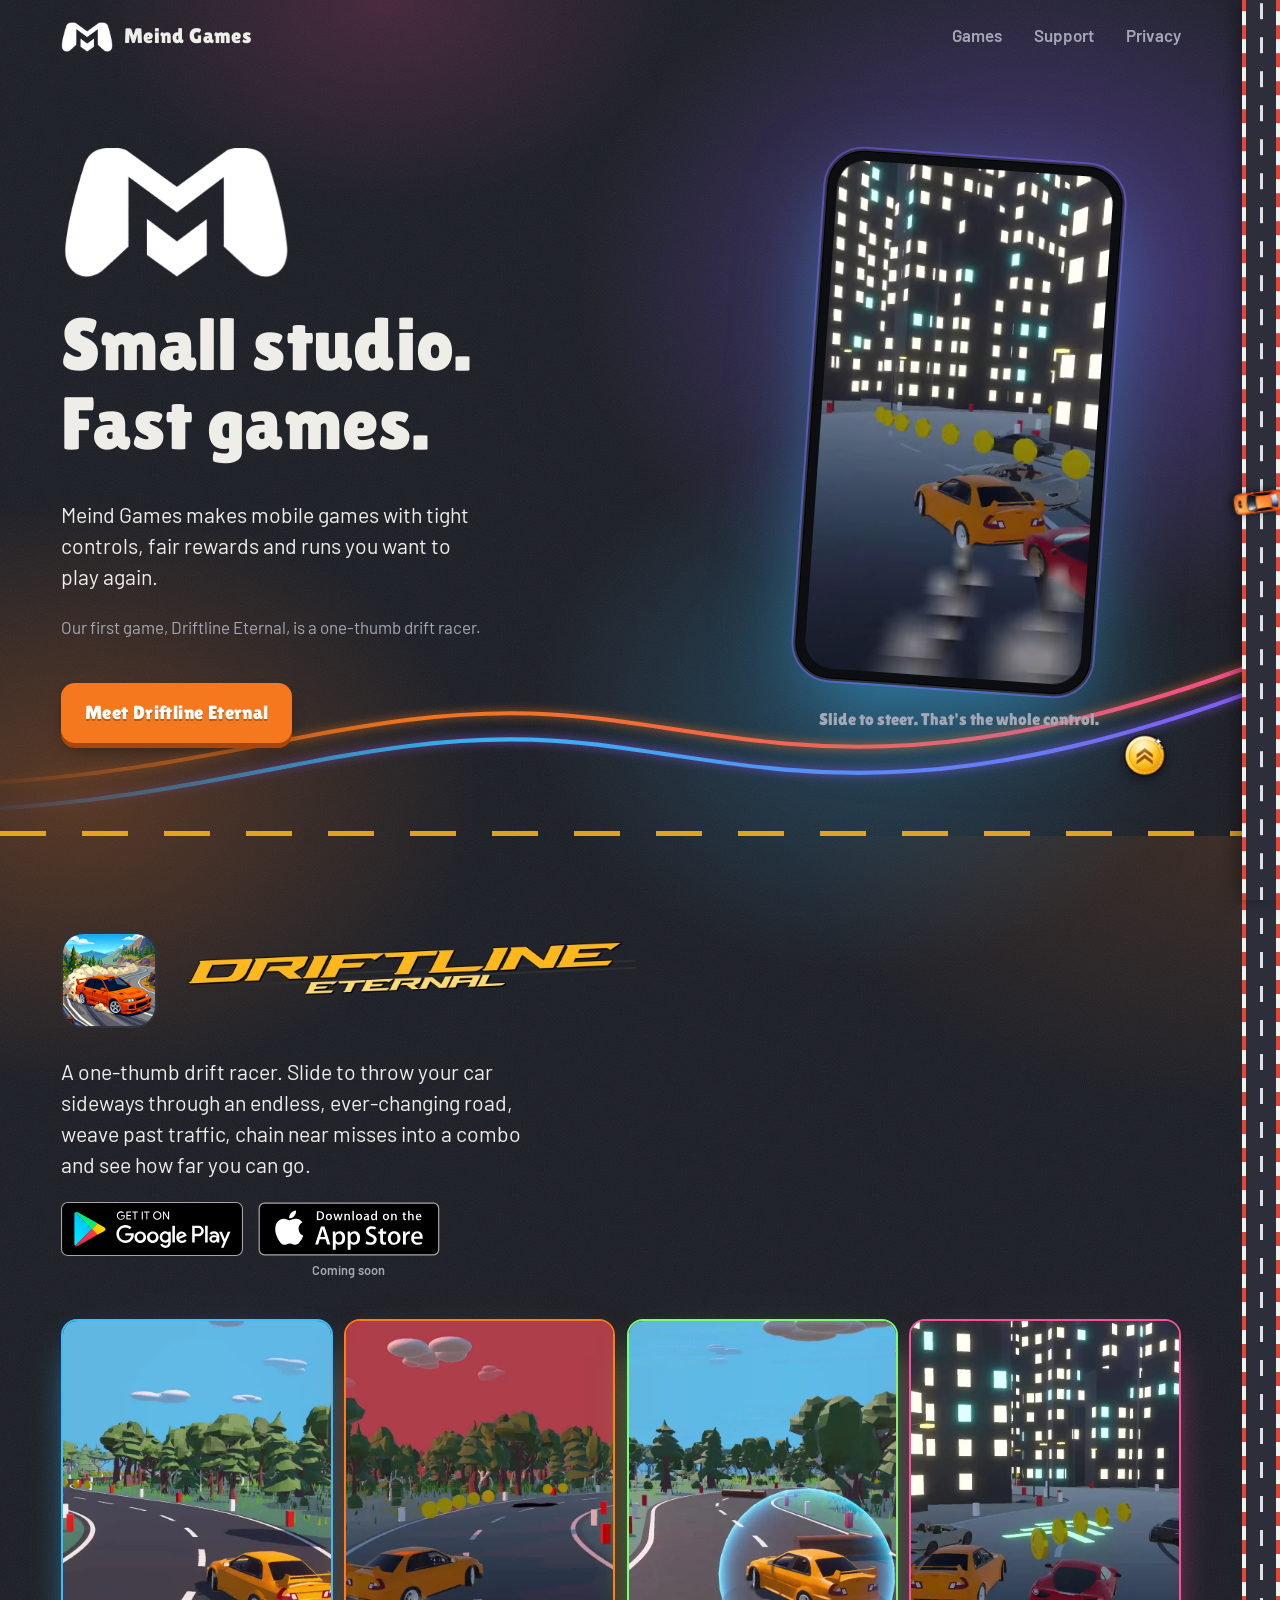
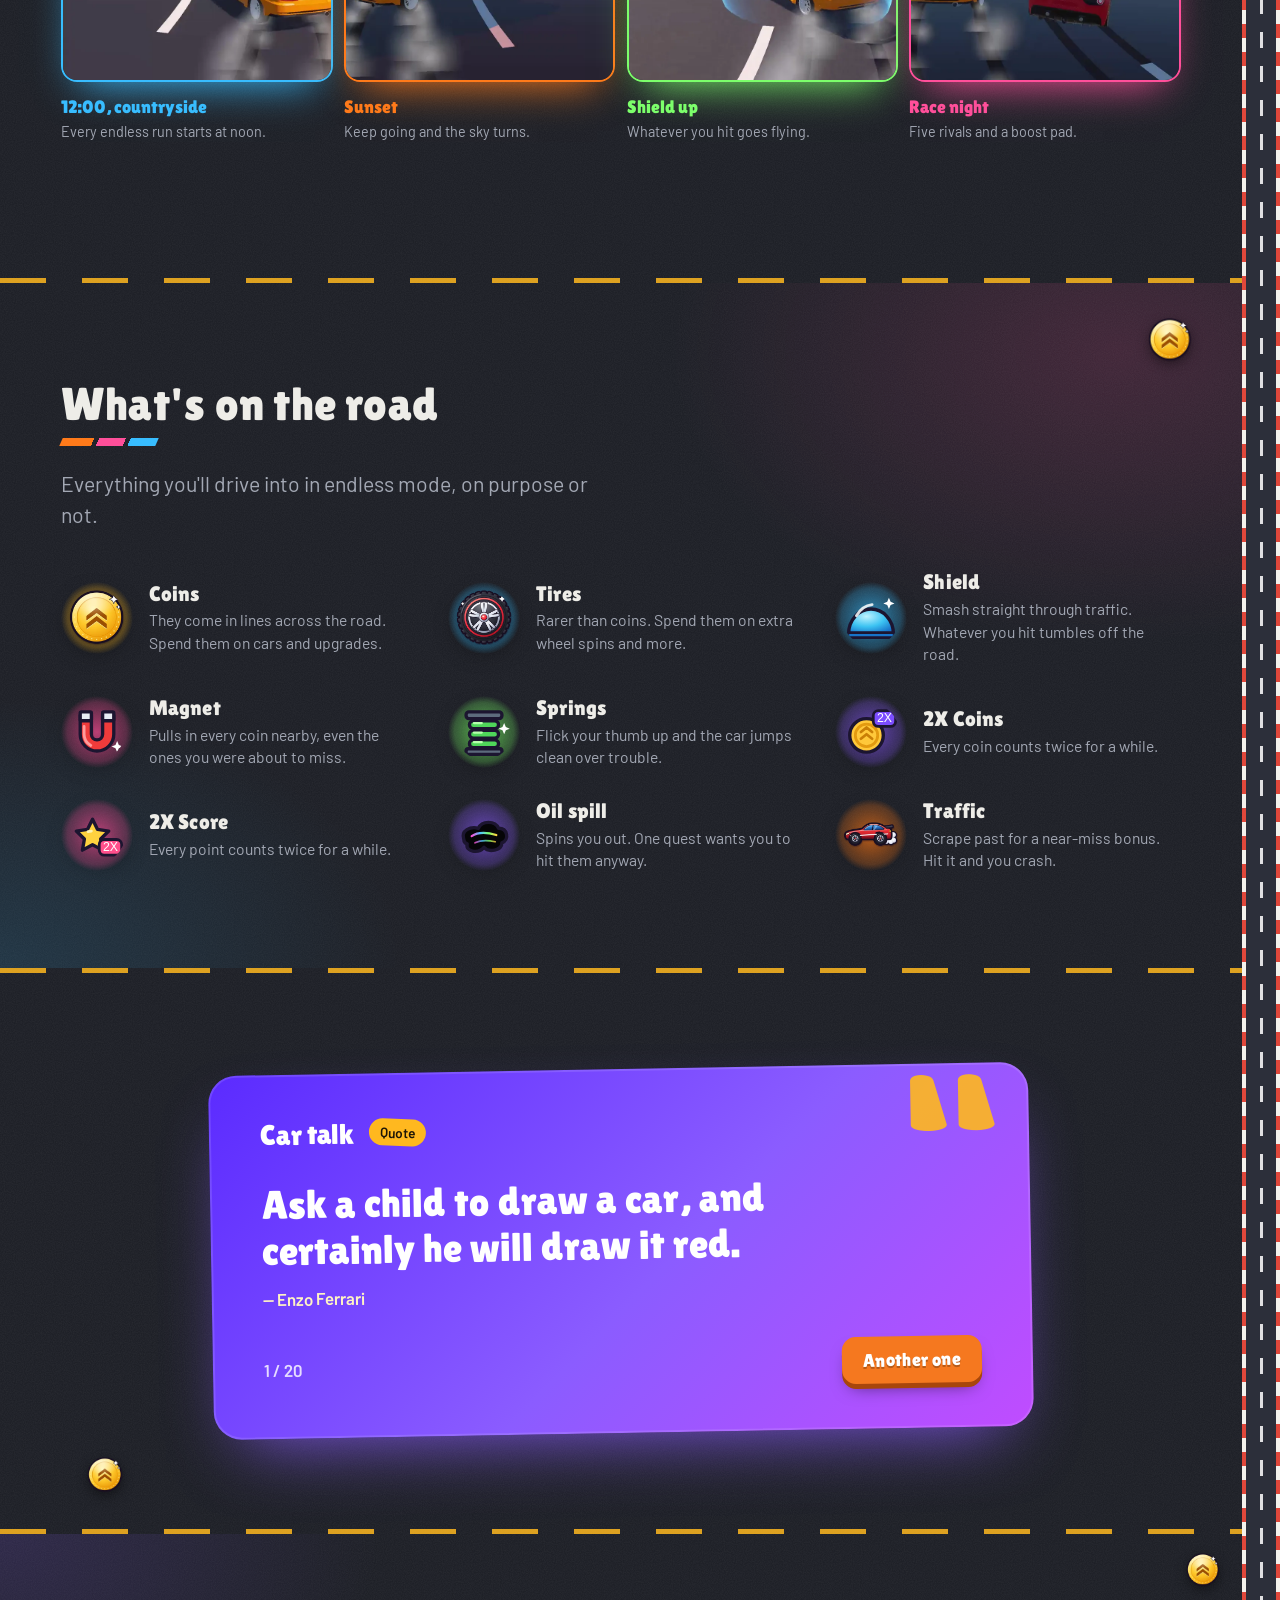
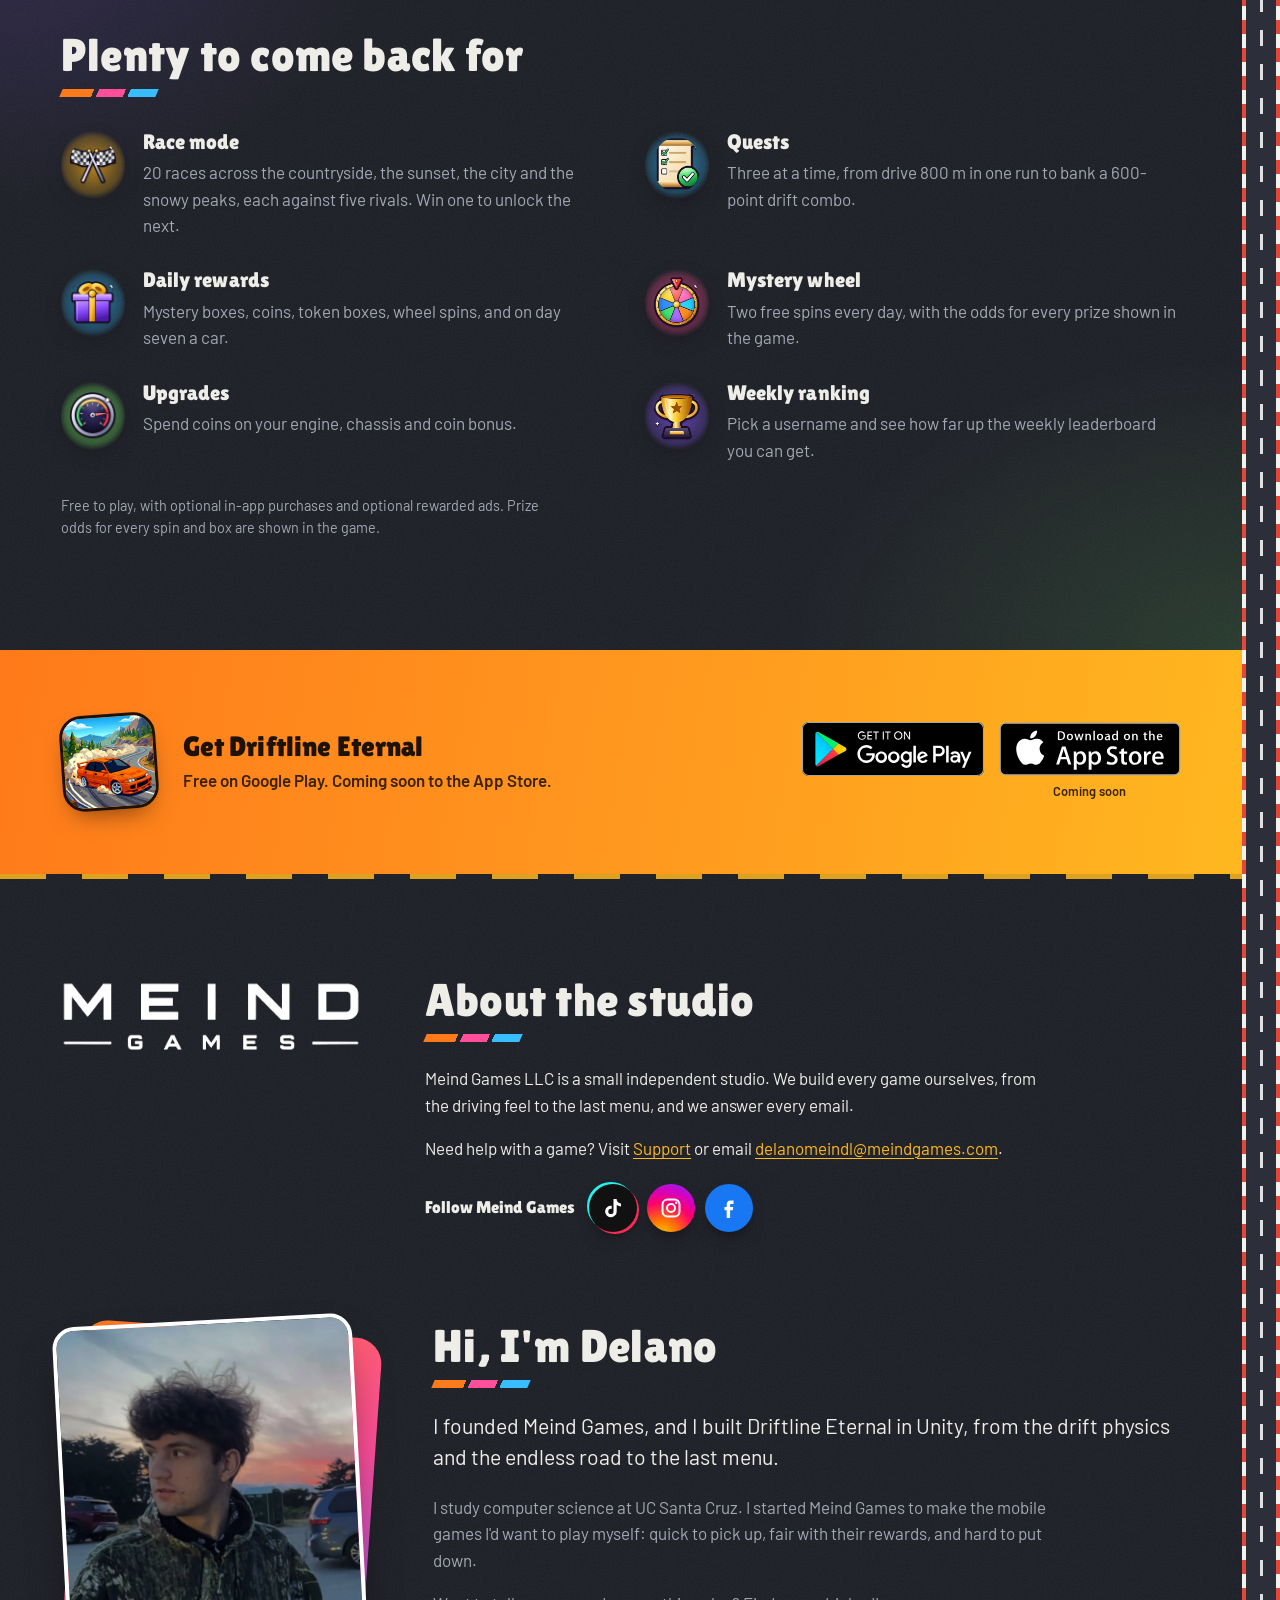
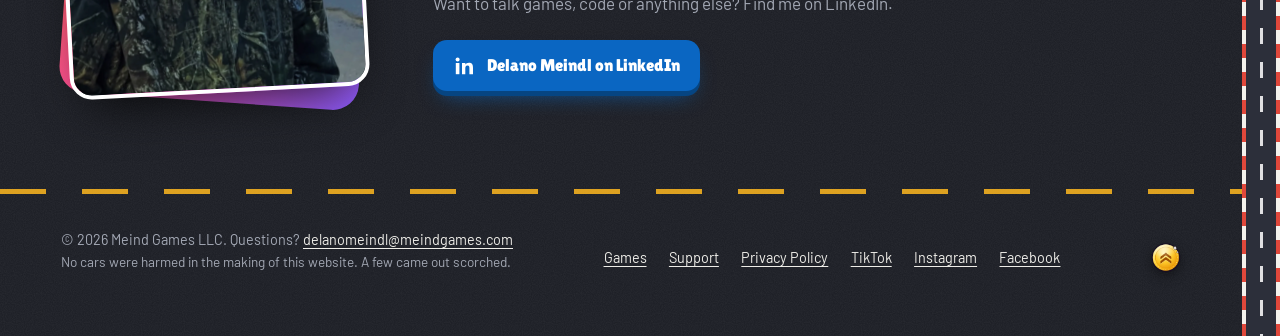
==== commit 8145c7c8: "Let pages draw under the notch (viewport-fit)" ====
--- a/index.html
+++ b/index.html
@@ -2,7 +2,7 @@
 <html lang="en">
 <head>
 <meta charset="utf-8">
-<meta name="viewport" content="width=device-width, initial-scale=1">
+<meta name="viewport" content="width=device-width, initial-scale=1, viewport-fit=cover">
 <title>Meind Games</title>
 <meta name="description" content="Meind Games is a small independent studio making fast, polished mobile games. Our first game, Driftline Eternal, is a one-thumb drift racer.">
 <link rel="canonical" href="https://www.meindgames.com">
--- a/css/site.css
+++ b/css/site.css
@@ -28,6 +28,13 @@
   --chalk: #eeede8;         /* text */
   --fog: #a3a8b4;           /* quiet text */
   --night: #7fa2ff;         /* the city glow */
+  /* the game's brights, used where something should pop */
+  --car: #ff7a1a;           /* the Tensai Sprint's orange */
+  --sky: #38bdff;           /* midday sky, shields */
+  --lime: #7cff6b;          /* springs, boost pads */
+  --pink: #ff4f9a;          /* 2X score */
+  --violet: #8b5cff;        /* dusk */
+  --meter-w: 38px;          /* the road down the side */
 
   --display: "Lilita One", "Arial Rounded MT Bold", system-ui, sans-serif;
   --body: "Barlow", system-ui, -apple-system, "Segoe UI", sans-serif;
@@ -57,6 +64,7 @@
   overflow-x: hidden;
 }
 img, video, svg { display: block; max-width: 100%; }
+[hidden] { display: none !important; }
 img { height: auto; }
 a { color: var(--lane); text-underline-offset: 0.2em; text-decoration-thickness: 1px; }
 a:hover { text-decoration-thickness: 2px; }
@@ -106,40 +114,53 @@
 
 /* ---------- hero ---------- */
 .hero { position: relative; padding-block: clamp(2rem, 6vw, 4.5rem) clamp(3rem, 7vw, 5.5rem); overflow: hidden; }
+/* neon city light over the top of every page */
+.site-head + main, .site-head { position: relative; }
+body::before {
+  content: ""; position: absolute; z-index: -1; left: 0; right: 0; top: 0; height: 1100px; pointer-events: none;
+  background:
+    radial-gradient(40rem 32rem at 80% 26%, rgba(139, 92, 255, 0.42), transparent 70%),
+    radial-gradient(30rem 24rem at 68% 64%, rgba(56, 189, 255, 0.24), transparent 70%),
+    radial-gradient(36rem 26rem at 6% 72%, rgba(255, 122, 26, 0.26), transparent 70%),
+    radial-gradient(26rem 18rem at 30% 0%, rgba(255, 79, 154, 0.18), transparent 70%);
+}
+body { position: relative; isolation: isolate; }
 .hero .wrap { display: grid; grid-template-columns: 1.15fr 0.85fr; align-items: center; gap: clamp(2rem, 6vw, 5rem); position: relative; z-index: 1; }
 .hero-mark { width: clamp(150px, 22vw, 230px); margin-bottom: 1.6rem; transform-origin: 50% 60%; }
 .hero h1 { max-width: 12ch; }
 .hero .lede { font-size: var(--step-1); line-height: 1.45; color: var(--chalk); max-width: 34ch; }
 .hero .lede + p { color: var(--fog); }
 .skid { position: absolute; inset: auto 0 0 0; width: 100%; height: 46%; z-index: 0; pointer-events: none; }
-.skid path { fill: none; stroke: #0c0d11; stroke-width: 18; stroke-linecap: round; opacity: 0.38; }
+.skid path { fill: none; stroke: url(#trail); stroke-width: 7; stroke-linecap: round; opacity: 0.95; filter: drop-shadow(0 0 8px rgba(255, 122, 26, 0.8)); }
+.skid path + path { stroke: url(#trail2); filter: drop-shadow(0 0 8px rgba(139, 92, 255, 0.85)); }
 #sparks { position: absolute; inset: 0; width: 100%; height: 100%; z-index: 2; pointer-events: none; }
 
 /* the phone, tipped like a car mid-drift */
+.showreel { justify-self: center; display: grid; justify-items: center; gap: 1.1rem; }
 .phone {
-  justify-self: center; width: min(300px, 78vw); aspect-ratio: 9 / 16;
+  position: relative; width: min(300px, 78vw); aspect-ratio: 9 / 16;
   border-radius: 38px; padding: 10px; background: #0d0e12;
   border: 2px solid var(--kerb);
-  box-shadow: 0 30px 80px -20px rgba(127, 162, 255, 0.35), 0 0 0 1px #000 inset;
+  box-shadow: 0 30px 90px -18px rgba(56, 189, 255, 0.55), 0 0 0 2px rgba(139, 92, 255, 0.5), 0 0 0 1px #000 inset;
   transform: rotate(4deg);
 }
 .phone video, .phone img { width: 100%; height: 100%; object-fit: cover; border-radius: 28px; background: #000; }
 
 /* load sequence (js adds .play; without js, or with reduced motion, everything just shows) */
-.js .hero-mark, .js .hero h1, .js .hero p, .js .hero .actions, .js .hero .phone { opacity: 0; }
+.js .hero-mark, .js .hero h1, .js .hero p, .js .hero .hero-cta, .js .hero .showreel { opacity: 0; }
 .js .skid path { stroke-dasharray: 2600; stroke-dashoffset: 2600; }
 .play .hero-mark { animation: slam 0.42s cubic-bezier(0.55, 0, 1, 0.45) 0.15s forwards, squash 0.4s ease-out 0.57s; }
 .play .skid path { animation: draw 1.1s cubic-bezier(0.3, 0.6, 0.3, 1) 0.5s forwards; }
 .play .skid path + path { animation-delay: 0.62s; }
 .play .hero h1 { animation: rise 0.5s ease-out 0.72s forwards; }
 .play .hero p { animation: rise 0.5s ease-out 0.84s forwards; }
-.play .hero .actions { animation: rise 0.5s ease-out 0.96s forwards; }
-.play .hero .phone { animation: phone-in 0.7s cubic-bezier(0.2, 0.9, 0.3, 1.2) 0.6s forwards; }
+.play .hero .hero-cta { animation: rise 0.5s ease-out 0.96s forwards; }
+.play .hero .showreel { animation: phone-in 0.7s cubic-bezier(0.2, 0.9, 0.3, 1.2) 0.6s forwards; }
 @keyframes slam { from { opacity: 0; transform: scale(2.6) rotate(10deg); } 30% { opacity: 1; } to { opacity: 1; transform: none; } }
 @keyframes squash { 0% { transform: scale(1.08, 0.9); } 45% { transform: scale(0.97, 1.04); } 100% { transform: none; } }
 @keyframes draw { to { stroke-dashoffset: 0; } }
 @keyframes rise { from { opacity: 0; transform: translateY(14px); } to { opacity: 1; transform: none; } }
-@keyframes phone-in { from { opacity: 0; transform: translateX(40px) rotate(12deg); } to { opacity: 1; transform: rotate(4deg); } }
+@keyframes phone-in { from { opacity: 0; transform: translateX(40px) rotate(8deg); } to { opacity: 1; transform: none; } }
 
 /* ---------- the game ---------- */
 .game { padding-block: clamp(3rem, 8vw, 6rem); }
@@ -152,17 +173,31 @@
 .drive { display: grid; grid-template-columns: repeat(4, 1fr); gap: 0.7rem; margin-block: 2.4rem; padding: 0; list-style: none; }
 .drive li { margin: 0; }
 .drive img { width: 100%; aspect-ratio: 3 / 4; object-fit: cover; border-radius: 16px; border: 2px solid var(--kerb); }
-.drive span { display: block; margin-top: 0.5rem; color: var(--fog); font-weight: 600; font-size: var(--step--1); }
-
-.features { display: grid; grid-template-columns: repeat(2, minmax(0, 1fr)); gap: 1.6rem 3rem; margin: 0; padding: 0; list-style: none; }
-.features li { padding-left: 1.1rem; border-left: 4px solid var(--lane); }
+.drive li { transition: transform 0.25s cubic-bezier(0.3, 0.7, 0.3, 1.4); }
+.drive li:hover { transform: rotate(-2.5deg) translateY(-6px); }
+.drive li:nth-child(even):hover { transform: rotate(2.5deg) translateY(-6px); }
+.drive b { display: block; margin-top: 0.7rem; font-family: var(--display); font-weight: 400; font-size: 1.15rem; color: var(--hue, var(--lane)); }
+.drive li:nth-child(1) { --hue: var(--sky); }
+.drive li:nth-child(2) { --hue: var(--car); }
+.drive li:nth-child(3) { --hue: var(--lime); }
+.drive li:nth-child(4) { --hue: var(--pink); }
+.drive img { border-color: var(--hue) !important; box-shadow: 0 18px 40px -18px var(--hue); transition: box-shadow 0.25s ease; }
+.drive li:hover img { box-shadow: 0 22px 50px -10px var(--hue); }
+.drive span { display: block; color: var(--fog); font-size: var(--step--1); }
+
+.features { display: grid; grid-template-columns: repeat(2, minmax(0, 1fr)); gap: 1.8rem 3rem; margin: 2rem 0 0; padding: 0; list-style: none; }
+.features li { display: grid; grid-template-columns: 64px minmax(0, 1fr); gap: 1.1rem; align-items: start; }
+.features h3 { transition: color 0.2s ease; }
+.features img { width: 64px; height: 64px; }
+.features li:hover img { transform: rotate(-8deg) scale(1.12); }
 .features h3 { margin-bottom: 0.25em; }
 .features p { color: var(--fog); margin: 0; }
 .fine { color: var(--fog); font-size: var(--step--1); margin-top: 2rem; }
 
 /* ---------- studio ---------- */
 .studio { padding-block: clamp(3rem, 8vw, 6rem); }
-.studio .wrap { display: grid; grid-template-columns: auto 1fr; gap: clamp(1.5rem, 5vw, 4rem); align-items: start; }
+.studio .wrap { display: grid; gap: clamp(3rem, 8vw, 5.5rem); }
+.studio-intro { display: grid; grid-template-columns: auto 1fr; gap: clamp(1.5rem, 5vw, 4rem); align-items: start; }
 .studio .wordmark { width: clamp(200px, 26vw, 300px); margin-top: 0.4rem; }
 
 /* ---------- reading pages ---------- */
@@ -190,7 +225,8 @@
 .faq details p { color: var(--fog); padding-bottom: 0.6rem; }
 
 .game-page .wrap { display: grid; grid-template-columns: 0.8fr 1.2fr; gap: clamp(2rem, 6vw, 5rem); align-items: start; }
-.game-page .phone { position: sticky; top: 2rem; transform: rotate(-3deg); }
+.game-page .showreel { position: sticky; top: 2rem; align-self: start; }
+.game-page .phone { transform: rotate(-3deg); }
 
 /* ---------- footer ---------- */
 .site-foot { padding-block: 2.2rem 3rem; color: var(--fog); font-size: var(--step--1); }
@@ -202,19 +238,315 @@
 @media (max-width: 860px) {
   .hero .wrap, .game-page .wrap { grid-template-columns: 1fr; }
   .hero h1 { max-width: none; }
-  .phone, .game-page .phone { width: min(260px, 70vw); position: static; }
+  .phone, .game-page .phone { width: min(260px, 70vw); }
+  .game-page .showreel { position: static; }
   .features { grid-template-columns: 1fr; }
   .drive { grid-template-columns: repeat(2, 1fr); }
   .studio .wrap { grid-template-columns: 1fr; }
 }
-@media (max-width: 520px) {
+@media (max-width: 560px) {
   .brand span { display: none; }
   .game-head { flex-direction: column; align-items: flex-start; }
-  .btn { width: 100%; justify-content: center; }
 }
 
 @media (prefers-reduced-motion: reduce) {
   *, *::before, *::after { animation: none !important; transition: none !important; scroll-behavior: auto !important; }
-  .js .hero-mark, .js .hero h1, .js .hero p, .js .hero .actions, .js .hero .phone { opacity: 1; }
+  .js .hero-mark, .js .hero h1, .js .hero p, .js .hero .hero-cta, .js .hero .showreel { opacity: 1; }
   .js .skid path { stroke-dashoffset: 0; }
 }
+
+/* ---------- store badges: the official artwork, never restyled ---------- */
+.stores { display: flex; flex-wrap: wrap; align-items: flex-start; gap: 0.75rem 0.9rem; margin-top: 1.7rem; }
+.store { display: inline-flex; flex-direction: column; align-items: center; gap: 0.35rem; text-decoration: none; border-radius: 10px; }
+.store img { height: 54px; width: auto; }
+a.store { transition: transform 0.15s ease; }
+a.store:hover { transform: translateY(-3px) rotate(-1deg); }
+a.store:active { transform: scale(0.97); }
+.store.soon { cursor: default; }
+.store.soon small { font-weight: 600; font-size: 0.8rem; color: var(--fog); }
+
+/* ---------- the M: tap it and it slams down again ---------- */
+.slam { all: unset; display: block; width: fit-content; cursor: pointer; border-radius: 12px; }
+.slam:focus-visible { outline: 3px solid var(--night); outline-offset: 6px; }
+.slam:hover .hero-mark { transform: rotate(-4deg) scale(1.03); transition: transform 0.2s ease; }
+.hero-mark.reslam { animation: slam 0.42s cubic-bezier(0.55, 0, 1, 0.45) forwards, squash 0.4s ease-out 0.42s; }
+
+/* the game's own tutorial finger, sliding over the footage */
+.phone .finger {
+  object-fit: contain; background: none; border-radius: 0;
+  position: absolute; left: 50%; bottom: 16%; width: 30%; height: auto; margin-left: -15%;
+  pointer-events: none; filter: drop-shadow(0 8px 10px rgba(0, 0, 0, 0.45));
+  animation: thumb 2.6s ease-in-out 1.4s infinite;
+}
+@keyframes thumb { 0%, 100% { transform: translateX(-38%) rotate(-6deg); } 50% { transform: translateX(38%) rotate(6deg); } }
+.reel-note { margin: 0; font-family: var(--display); font-size: 1.05rem; color: var(--fog); text-align: center; }
+
+/* ---------- what's on the road: a page out of a game manual ---------- */
+.road, .tips, .more { position: relative; padding-block: clamp(3rem, 8vw, 6rem); }
+.road { background: radial-gradient(40rem 26rem at 90% 10%, rgba(255, 79, 154, 0.16), transparent 70%), radial-gradient(36rem 24rem at 0% 100%, rgba(56, 189, 255, 0.14), transparent 70%); }
+.more { background: radial-gradient(40rem 26rem at 100% 100%, rgba(124, 255, 107, 0.12), transparent 70%), radial-gradient(34rem 24rem at 0% 0%, rgba(139, 92, 255, 0.16), transparent 70%); }
+.game { background: radial-gradient(40rem 24rem at 100% 0%, rgba(255, 122, 26, 0.13), transparent 70%); }
+.intro { color: var(--fog); font-size: var(--step-1); line-height: 1.45; max-width: 44ch; }
+.legend { display: grid; grid-template-columns: repeat(3, minmax(0, 1fr)); gap: 1.8rem 2.6rem; margin: 2.4rem 0 0; padding: 0; list-style: none; }
+.legend li { display: grid; grid-template-columns: 72px minmax(0, 1fr); gap: 1rem; align-items: center; }
+.legend img, .features img {
+  width: 72px; height: 72px; object-fit: contain; padding: 8px; border-radius: 50%;
+  background: radial-gradient(circle, color-mix(in srgb, var(--hue, var(--lane)) 70%, transparent) 0%, color-mix(in srgb, var(--hue, var(--lane)) 26%, transparent) 58%, transparent 71%);
+  filter: drop-shadow(0 6px 10px rgba(0, 0, 0, 0.35)); transition: transform 0.25s cubic-bezier(0.3, 0.7, 0.3, 1.6);
+}
+.legend li:nth-child(1), .features li:nth-child(1) { --hue: var(--lane); }
+.legend li:nth-child(2), .features li:nth-child(2) { --hue: var(--sky); }
+.legend li:nth-child(3), .features li:nth-child(3) { --hue: var(--sky); }
+.legend li:nth-child(4), .features li:nth-child(4) { --hue: var(--pink); }
+.legend li:nth-child(5), .features li:nth-child(5) { --hue: var(--lime); }
+.legend li:nth-child(6), .features li:nth-child(6) { --hue: var(--violet); }
+.legend li:nth-child(7) { --hue: var(--pink); }
+.legend li:nth-child(8) { --hue: var(--violet); }
+.legend li:nth-child(9) { --hue: var(--car); }
+.legend h3, .features h3 { color: var(--chalk); }
+.legend li:hover h3, .features li:hover h3 { color: var(--hue); }
+.legend li:hover img { transform: translateY(-4px) rotate(8deg) scale(1.1); }
+.legend h3 { margin-bottom: 0.15em; }
+.legend p { margin: 0; color: var(--fog); font-size: 0.98rem; line-height: 1.45; }
+
+/* ---------- the garage: the game's own showroom, PREV and NEXT included ---------- */
+.garage-head { display: flex; align-items: center; gap: 1.2rem; }
+.garage-head img { width: 84px; height: 84px; filter: drop-shadow(0 6px 10px rgba(0, 0, 0, 0.35)); flex: none; }
+.garage-head h2 { margin-bottom: 0.15em; }
+.garage-head .intro { margin: 0; }
+.showroom {
+  position: relative; margin-top: 2.2rem; border-radius: 26px; overflow: hidden;
+  display: grid; grid-template-columns: 1.4fr 1fr; align-items: center; gap: 1rem 2rem;
+  padding: clamp(1.4rem, 4vw, 2.6rem) clamp(1.4rem, 4vw, 3rem) clamp(4.8rem, 7vw, 5.4rem);
+  background: radial-gradient(70% 90% at 35% 70%, #3a3150 0%, #231d33 45%, #17141f 100%);
+  border: 2px solid var(--kerb);
+}
+.showroom::before {   /* the turntable the cars sit on */
+  content: ""; position: absolute; left: 6%; width: 52%; bottom: 4.9rem; height: 64px; border-radius: 50%;
+  background: radial-gradient(closest-side, rgba(255, 184, 31, 0.22), rgba(255, 184, 31, 0.05) 70%, transparent);
+  border: 2px solid rgba(255, 184, 31, 0.25);
+}
+.car-spot { position: relative; height: clamp(190px, 26vw, 300px); display: flex; align-items: flex-end; justify-content: center; }
+.car-spot img { max-height: 100%; width: auto; max-width: 100%; transform-origin: 50% 90%; }
+.car-spot img.out-left { animation: out-left 0.22s ease-in forwards; }
+.car-spot img.out-right { animation: out-right 0.22s ease-in forwards; }
+.car-spot img.in-left { animation: in-left 0.42s cubic-bezier(0.2, 0.9, 0.3, 1.15); }
+.car-spot img.in-right { animation: in-right 0.42s cubic-bezier(0.2, 0.9, 0.3, 1.15); }
+.car-spot img:hover { animation: hop 0.5s cubic-bezier(0.3, 0.7, 0.3, 1.4); }
+@keyframes out-left { to { transform: translateX(-60%) skewX(14deg); opacity: 0; } }
+@keyframes out-right { to { transform: translateX(60%) skewX(-14deg); opacity: 0; } }
+@keyframes in-left { from { transform: translateX(-70%) skewX(-14deg); opacity: 0; } 70% { transform: translateX(3%) skewX(3deg); opacity: 1; } to { transform: none; } }
+@keyframes in-right { from { transform: translateX(70%) skewX(14deg); opacity: 0; } 70% { transform: translateX(-3%) skewX(-3deg); opacity: 1; } to { transform: none; } }
+@keyframes hop { 0%, 100% { transform: none; } 40% { transform: translateY(-14px) rotate(-2deg); } 70% { transform: translateY(2px) scaleY(0.97); } }
+.car-tag { display: grid; gap: 0.3rem; justify-items: start; }
+.car-count { font-weight: 600; font-size: var(--step--1); color: var(--fog); font-variant-numeric: tabular-nums; }
+.car-tag h3 { font-size: clamp(1.6rem, 3.4vw, 2.4rem); margin: 0; letter-spacing: 0.01em; }
+.car-price { display: flex; align-items: center; gap: 0.5rem; margin: 0; font-family: var(--display); font-size: 1.35rem; color: var(--lane); }
+.car-price img { width: 30px; height: 30px; object-fit: contain; }
+.car-note { margin: 0.3rem 0 0; color: var(--fog); max-width: 30ch; }
+.arcade {
+  font-family: var(--display); font-size: 1.15rem; letter-spacing: 0.02em; color: #fff; cursor: pointer;
+  background: #f5781f; border: 0; border-radius: 14px; padding: 0.8rem 1.3rem;
+  box-shadow: 0 5px 0 #a8460b, 0 10px 18px -8px rgba(0, 0, 0, 0.6); text-shadow: 0 2px 0 rgba(0, 0, 0, 0.25);
+  transition: transform 0.12s ease, box-shadow 0.12s ease;
+}
+.arcade:hover { transform: translateY(-2px); }
+.arcade:active { transform: translateY(4px); box-shadow: 0 1px 0 #a8460b; }
+.showroom .prev, .showroom .next { position: absolute; bottom: 1.2rem; }
+.showroom .prev { left: clamp(1.2rem, 4vw, 3rem); }
+.showroom .next { right: clamp(1.2rem, 4vw, 3rem); }
+
+/* ---------- car talk: real-world facts and quotes ---------- */
+.tip-card {
+  position: relative; max-width: 820px; margin-inline: auto; overflow: hidden;
+  padding: clamp(1.6rem, 5vw, 2.8rem) clamp(1.3rem, 5vw, 3.2rem);
+  background: linear-gradient(135deg, #5b2bff 0%, #8b5cff 55%, #c04cff 100%); border-radius: 28px;
+  box-shadow: 0 30px 70px -30px rgba(139, 92, 255, 0.9), 0 0 0 2px rgba(255, 255, 255, 0.12) inset;
+  transform: rotate(-1deg);
+}
+.tip-card::before {   /* the big quote mark */
+  content: "\201C"; position: absolute; right: 1.2rem; top: -2.2rem; font-family: var(--display); font-size: 13rem; line-height: 1;
+  color: var(--lane); opacity: 0.9; pointer-events: none;
+}
+.tip-card.is-fact::before { content: "!"; top: -0.6rem; right: 2rem; font-size: 10rem; color: var(--lime); }
+.tip-top { display: flex; align-items: center; gap: 0.9rem; flex-wrap: wrap; }
+.tip-card h2 { font-size: var(--step-2); color: #fff; margin: 0; }
+.tip-kind { font-weight: 600; font-size: 0.85rem; color: #1d1607; background: var(--lane); padding: 0.2rem 0.7rem; border-radius: 999px; transform: rotate(3deg); }
+.is-fact .tip-kind { background: var(--lime); }
+.tip-body { position: relative; min-height: 9.5rem; margin: 1.3rem 0 1.5rem; display: grid; align-content: center; }
+.tip-body.flip { animation: tip-in 0.35s cubic-bezier(0.2, 0.9, 0.3, 1.1); }
+@keyframes tip-in { from { opacity: 0; transform: translateY(10px) rotateX(40deg); } to { opacity: 1; transform: none; } }
+.talk-quote { margin: 0; }
+.talk-quote p { font-family: var(--display); font-size: clamp(1.6rem, 3.6vw, 2.5rem); line-height: 1.15; color: #fff; max-width: 24ch; margin: 0 0 0.7rem; text-wrap: balance; }
+.talk-quote footer { font-weight: 600; color: #fff3c4; }
+.talk-quote footer::before { content: "— "; }
+.talk-fact { font-size: clamp(1.25rem, 2.5vw, 1.65rem); line-height: 1.4; color: #fff; max-width: 34ch; margin: 0; text-wrap: balance; }
+.tip-foot { display: flex; align-items: center; justify-content: space-between; gap: 1.2rem; flex-wrap: wrap; }
+.tip-count { color: #e6dcff; font-weight: 600; font-variant-numeric: tabular-nums; }
+
+/* ---------- get the game ---------- */
+.get { padding-block: clamp(2.5rem, 6vw, 4rem); background: linear-gradient(100deg, var(--car) 0%, #ff9a1f 55%, var(--lane) 100%); color: #1d1205; }
+.get .wrap { display: grid; grid-template-columns: auto minmax(0, 1fr) auto; gap: 1rem 1.6rem; align-items: center; }
+.get .icon { width: 96px; height: 96px; border-radius: 22px; border: 3px solid #1d1205; transform: rotate(-4deg); box-shadow: 0 12px 24px -10px rgba(0, 0, 0, 0.5); }
+.get h2 { font-size: var(--step-2); margin: 0 0 0.2em; }
+.get p { margin: 0; color: #3b2208; font-weight: 600; }
+.get .store.soon small { color: #3b2208; }
+.get .stores { margin: 0; }
+
+/* ---------- five coins hidden around the page ---------- */
+.secret-coin {
+  position: absolute; z-index: 3; width: 44px; height: 44px; padding: 0; border: 0; background: none; cursor: pointer;
+  border-radius: 50%; animation: coin-spin 2.4s linear infinite;
+}
+.secret-coin img { width: 100%; height: 100%; filter: drop-shadow(0 4px 6px rgba(0, 0, 0, 0.4)); }
+.secret-coin:hover { animation-duration: 0.6s; }
+.secret-coin.got { animation: coin-get 0.5s ease-out forwards; pointer-events: none; }
+@keyframes coin-spin { 0% { transform: rotateY(0deg); } 100% { transform: rotateY(360deg); } }
+@keyframes coin-get { 0% { transform: scale(1); } 40% { transform: translateY(-30px) scale(1.4); opacity: 1; } 100% { transform: translateY(-60px) scale(0.4); opacity: 0; } }
+.secret-coin.c1 { right: 6%; bottom: 7%; }
+.secret-coin.c2 { right: 4%; top: 2.2rem; }
+.secret-coin.c3 { right: 1.4rem; top: 1.2rem; width: 34px; height: 34px; }
+.secret-coin.c4 { left: 7%; bottom: 2.2rem; width: 36px; height: 36px; }
+.site-foot .wrap { position: relative; }
+.secret-coin.c5 { position: static; width: 30px; height: 30px; }
+.coin-count {
+  position: fixed; z-index: 50; right: max(1rem, env(safe-area-inset-right, 0px)); bottom: max(1rem, env(safe-area-inset-bottom, 0px));
+  display: flex; align-items: center; gap: 0.6rem; max-width: min(360px, calc(100vw - 2rem));
+  padding: 0.6rem 1rem 0.6rem 0.7rem; border-radius: 18px; background: #0f1015; border: 2px solid var(--lane);
+  font-family: var(--display); font-size: 1rem; line-height: 1.25; box-shadow: 0 14px 30px -10px rgba(0, 0, 0, 0.7);
+  animation: rise 0.3s ease-out;
+}
+.coin-count img { width: 28px; height: 28px; flex: none; }
+.joke { color: var(--fog); font-size: 0.85rem; }
+
+@media (prefers-reduced-motion: reduce) {
+  .phone .finger { animation: none; transform: none; }
+  .secret-coin { animation: none; }
+}
+
+/* ---------- narrow screens, for the sections above ---------- */
+@media (max-width: 860px) {
+  .legend { grid-template-columns: repeat(2, minmax(0, 1fr)); }
+  .showroom { grid-template-columns: 1fr; text-align: center; padding-bottom: 5.2rem; }
+  .showroom::before { left: 15%; width: 70%; bottom: auto; top: calc(clamp(1.4rem, 4vw, 2.6rem) + clamp(190px, 46vw, 260px) - 40px); }
+  .car-spot { height: clamp(190px, 46vw, 260px); }
+  .car-tag { justify-items: center; }
+  .car-note { margin-inline: auto; }
+  .get .wrap { grid-template-columns: auto minmax(0, 1fr); }
+  .get .stores { grid-column: 1 / -1; }
+}
+@media (max-width: 560px) {
+  .legend { grid-template-columns: 1fr; gap: 1.3rem; }
+  .legend li { grid-template-columns: 56px minmax(0, 1fr); }
+  .legend img { width: 56px; height: 56px; }
+  .stores { gap: 0.6rem; }
+  .store img { height: 46px; }
+  .arcade { font-size: 1rem; padding: 0.7rem 1rem; }
+  .features { grid-template-columns: 1fr; }
+  .features li { grid-template-columns: 52px minmax(0, 1fr); }
+  .features img { width: 52px; height: 52px; }
+  .tip-text { min-height: 5.6em; }
+}
+
+/* ---------- the road down the side: the Tensai Sprint is the scroll position ---------- */
+.js { scrollbar-width: none; }
+.js::-webkit-scrollbar { width: 0; height: 0; }
+.meter { display: none; }
+.js .meter {
+  display: block; position: fixed; z-index: 40; top: 0; right: 0; bottom: 0;
+  width: var(--meter-w); padding-right: env(safe-area-inset-right, 0px); box-sizing: content-box;
+  cursor: grab; touch-action: none; --road: 0px; background: #2c2f3a;
+  box-shadow: -6px 0 18px rgba(0, 0, 0, 0.35);
+}
+/* red-and-white kerbs on both edges and a dashed centre line, all rolling under the car */
+.js .meter::before, .js body::after {
+  content: ""; position: absolute; inset: 0 env(safe-area-inset-right, 0px) 0 0; pointer-events: none;
+  background:
+    linear-gradient(#e0483b 50%, #f4f2ec 50%) left 0 top var(--road) / 4px 28px repeat-y,
+    linear-gradient(#e0483b 50%, #f4f2ec 50%) right 0 top var(--road) / 4px 28px repeat-y,
+    linear-gradient(rgba(255, 255, 255, 0.85) 0 16px, transparent 16px) 50% var(--road) / 3px 34px repeat-y;
+}
+/* the same road painted down the page itself, under the fixed one. Phone browsers
+   won't draw fixed things under the notch, the search bar or the home bar, but they
+   do draw the page there, so the road still runs edge to edge. */
+.js body::after {
+  --road: 0px; left: auto; right: 0; width: var(--meter-w); z-index: 39;
+  border-right: env(safe-area-inset-right, 0px) solid #2c2f3a; background-color: #2c2f3a; box-sizing: content-box;
+}
+.meter img {
+  position: absolute; left: calc(var(--meter-w) / 2); top: 0; width: calc(var(--meter-w) - 14px); height: auto;
+  transform: translate3d(-50%, 8px, 0); transform-origin: 50% 50%;
+  filter: drop-shadow(0 4px 4px rgba(0, 0, 0, 0.5)); pointer-events: none;
+}
+/* the part of the screen nothing covers: the car stays inside it */
+.meter-band {
+  position: fixed; right: 0; width: 0; top: env(safe-area-inset-top, 0px); bottom: env(safe-area-inset-bottom, 0px);
+  visibility: hidden; pointer-events: none;
+}
+.meter:active { cursor: grabbing; }
+.coin-count { right: calc(var(--meter-w) + env(safe-area-inset-right, 0px) + 0.8rem); }
+/* the page keeps clear of the road, the notch and the home bar */
+.js body { padding-right: calc(var(--meter-w) + env(safe-area-inset-right, 0px)); }
+body { padding-left: env(safe-area-inset-left, 0px); }
+.site-head { padding-top: calc(1.1rem + env(safe-area-inset-top, 0px)); }
+.site-foot { padding-bottom: calc(3rem + env(safe-area-inset-bottom, 0px)); }
+@media (max-width: 860px) {
+  :root { --meter-w: 26px; }
+}
+
+/* racing-livery stripes under the big headings */
+.road h2::after, .more h2::after, .studio h2::after, .page h1::after, .game-page h1::after {
+  content: ""; display: block; width: 96px; height: 8px; margin-top: 0.55rem; transform: skewX(-24deg);
+  background: linear-gradient(90deg, var(--car) 0 33%, transparent 33% 38%, var(--pink) 38% 66%, transparent 66% 71%, var(--sky) 71%);
+}
+.tip-card::before { top: -1.1rem; }
+
+/* ---------- the hero's one button: down to Driftline ---------- */
+.hero-cta { display: inline-block; margin-top: 1.6rem; text-decoration: none; font-size: 1.2rem; padding: 0.95rem 1.5rem; }
+.game .stores { margin: 0 0 0.6rem; }
+
+/* ---------- socials ---------- */
+.socials { display: flex; align-items: center; flex-wrap: wrap; gap: 0.6rem; margin-top: 1.4rem; }
+.socials span { font-family: var(--display); color: var(--chalk); margin-right: 0.3rem; }
+.social {
+  width: 48px; height: 48px; border-radius: 50%; display: grid; place-items: center; color: #fff; text-decoration: none;
+  box-shadow: 0 8px 18px -8px rgba(0, 0, 0, 0.7); transition: transform 0.18s cubic-bezier(0.3, 0.7, 0.3, 1.6);
+}
+.social svg, .social-btn svg { width: 24px; height: 24px; fill: currentColor; }
+.social:hover { transform: translateY(-3px) rotate(-8deg) scale(1.08); }
+.social:active { transform: scale(0.95); }
+.social.tiktok { background: #111; box-shadow: -2px -2px 0 #25f4ee, 2px 2px 0 #fe2c55, 0 8px 18px -8px rgba(0, 0, 0, 0.7); }
+.social.instagram { background: radial-gradient(circle at 30% 110%, #ffd600 0%, #ff7a00 25%, #ff0069 55%, #d300c5 75%, #7638fa 100%); }
+.social.facebook { background: #1877f2; }
+
+/* ---------- meet Delano ---------- */
+.founder { display: grid; grid-template-columns: minmax(200px, 300px) minmax(0, 1fr); gap: clamp(1.8rem, 6vw, 4.5rem); align-items: center; }
+.founder-photo { margin: 0; position: relative; transform: rotate(-3deg); }
+.founder-photo::before {   /* a bright card behind the photo, like a sticker on the dash */
+  content: ""; position: absolute; inset: 0; border-radius: 26px; transform: rotate(7deg) translate(10px, 8px);
+  background: linear-gradient(135deg, var(--car), var(--pink) 60%, var(--violet));
+}
+.founder-photo img { position: relative; width: 100%; border-radius: 22px; border: 4px solid #fff; box-shadow: 0 24px 50px -20px rgba(0, 0, 0, 0.8); }
+.founder-text h2 { font-size: var(--step-3); }
+.founder-text h2::after {
+  content: ""; display: block; width: 96px; height: 8px; margin-top: 0.55rem; transform: skewX(-24deg);
+  background: linear-gradient(90deg, var(--car) 0 33%, transparent 33% 38%, var(--pink) 38% 66%, transparent 66% 71%, var(--sky) 71%);
+}
+.founder-text .lede { font-size: var(--step-1); line-height: 1.45; color: var(--chalk); }
+.founder-text p { color: var(--fog); }
+.social-btn {
+  display: inline-flex; align-items: center; gap: 0.7rem; margin-top: 0.4rem; padding: 0.8rem 1.2rem; border-radius: 14px;
+  background: #0a66c2; color: #fff; text-decoration: none; font-family: var(--display); font-size: 1.05rem;
+  box-shadow: 0 5px 0 #064582, 0 12px 22px -10px rgba(10, 102, 194, 0.8); transition: transform 0.12s ease, box-shadow 0.12s ease;
+}
+.social-btn:hover { transform: translateY(-2px); }
+.social-btn:active { transform: translateY(4px); box-shadow: 0 1px 0 #064582; }
+@media (max-width: 860px) {
+  .founder { grid-template-columns: 1fr; }
+  .founder-photo { width: min(270px, 72%); margin-inline: auto; }
+  .studio-intro { grid-template-columns: 1fr; }
+}
+
+/* the Games page title is the Driftline wordmark itself */
+.logo-title { margin: 0 0 1.2rem; }
+.logo-title img { width: min(480px, 100%); height: auto; }
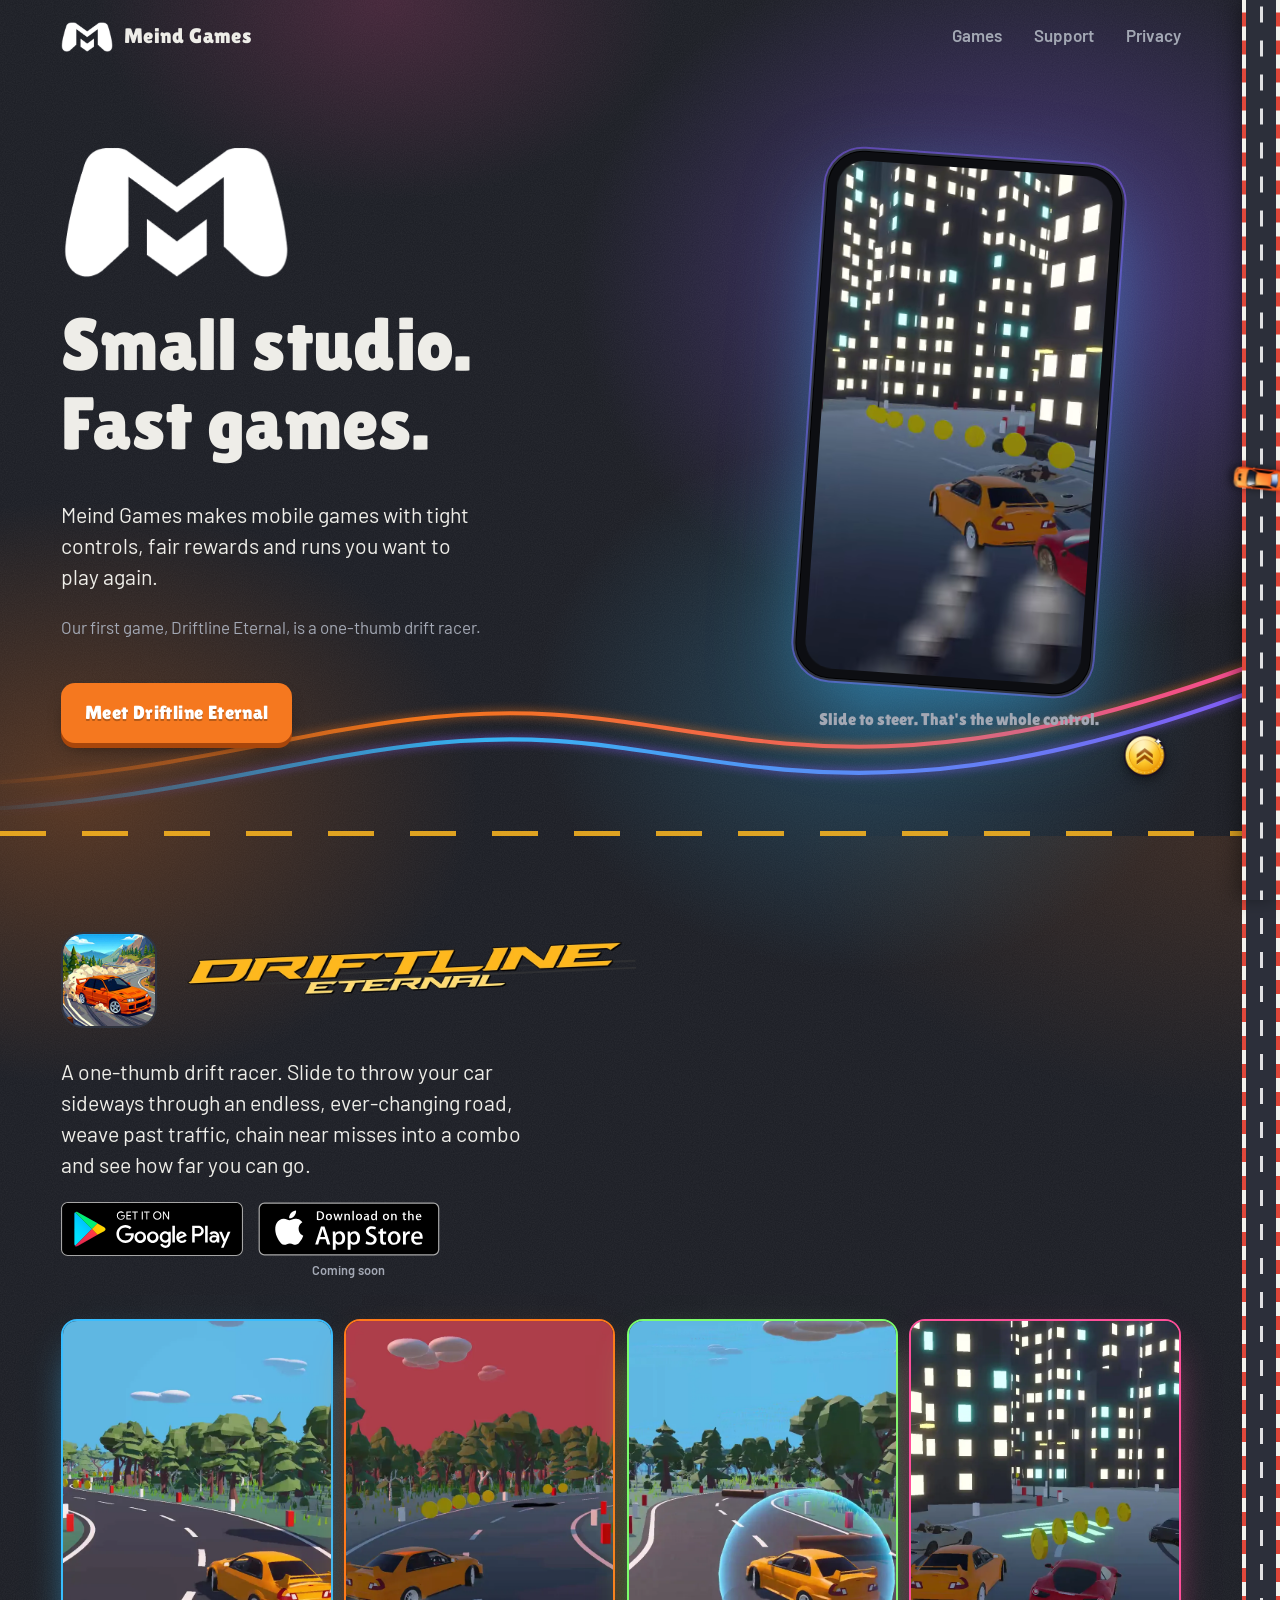
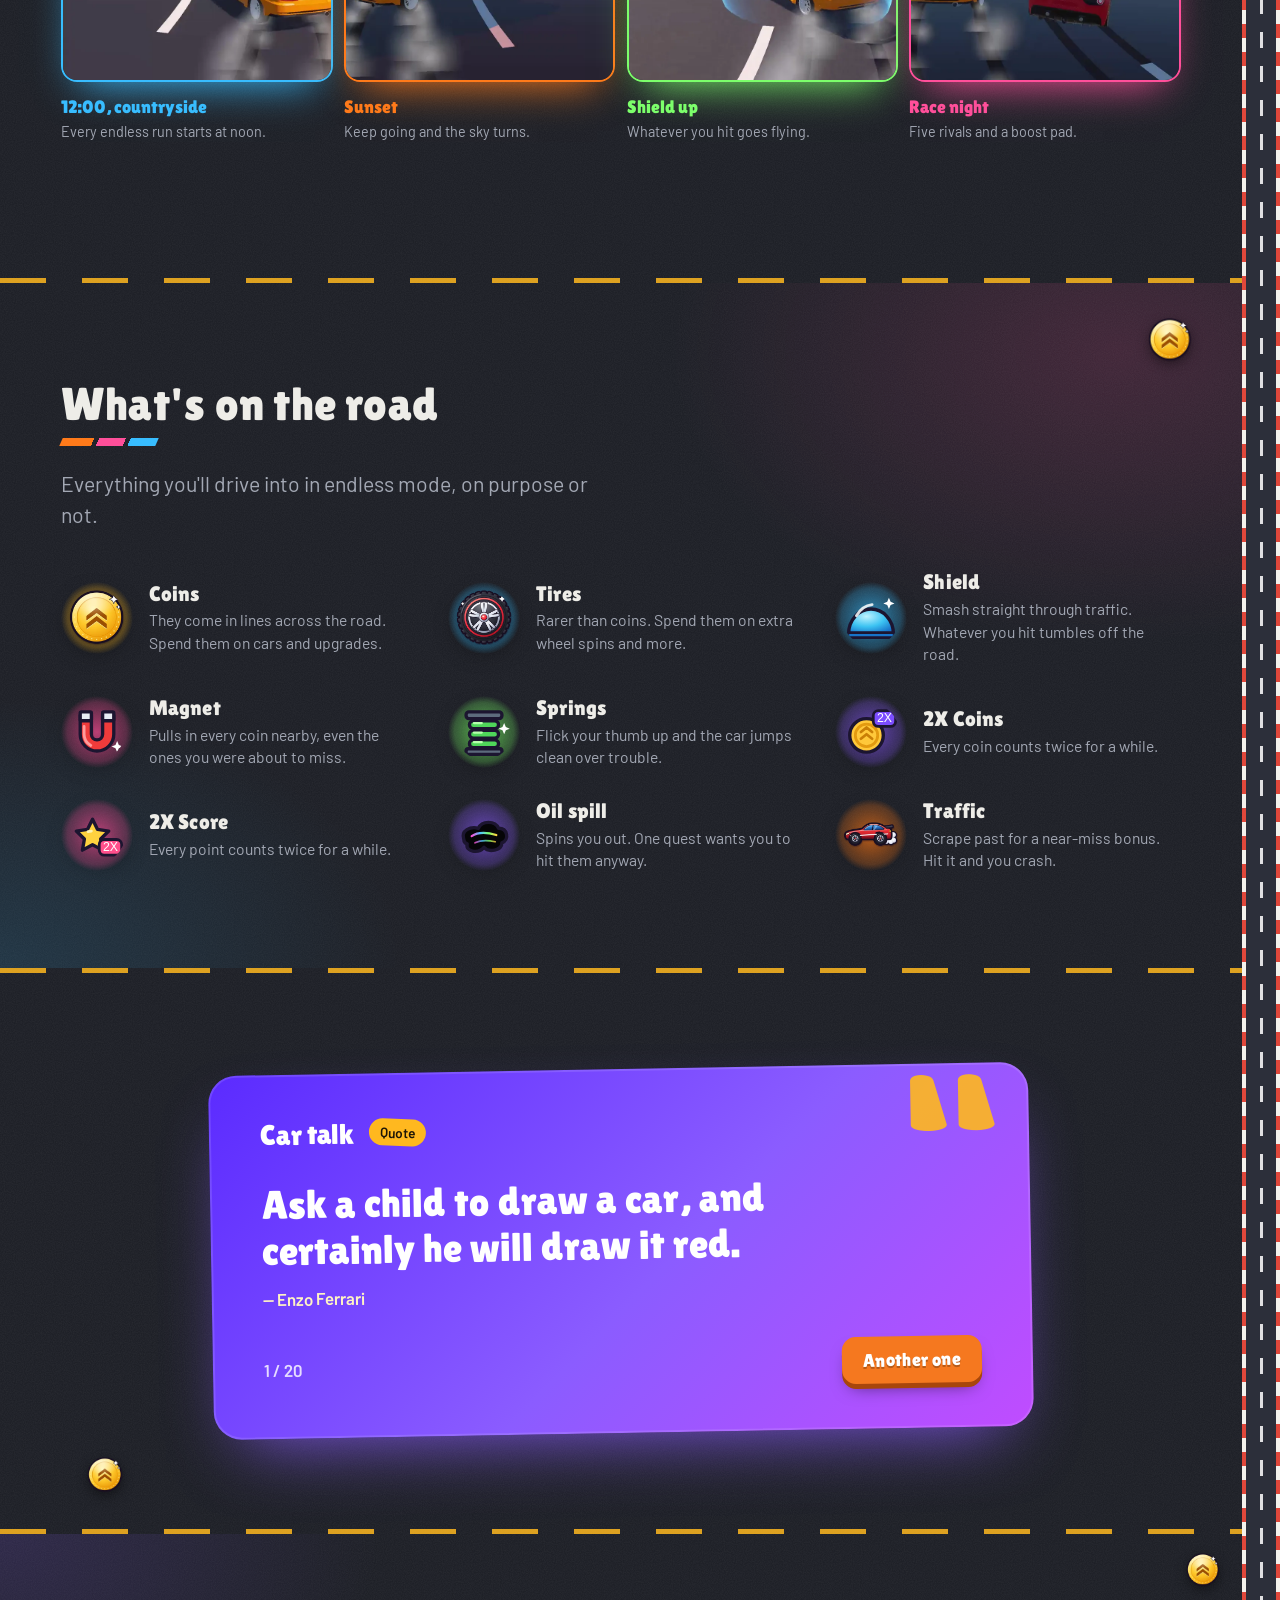
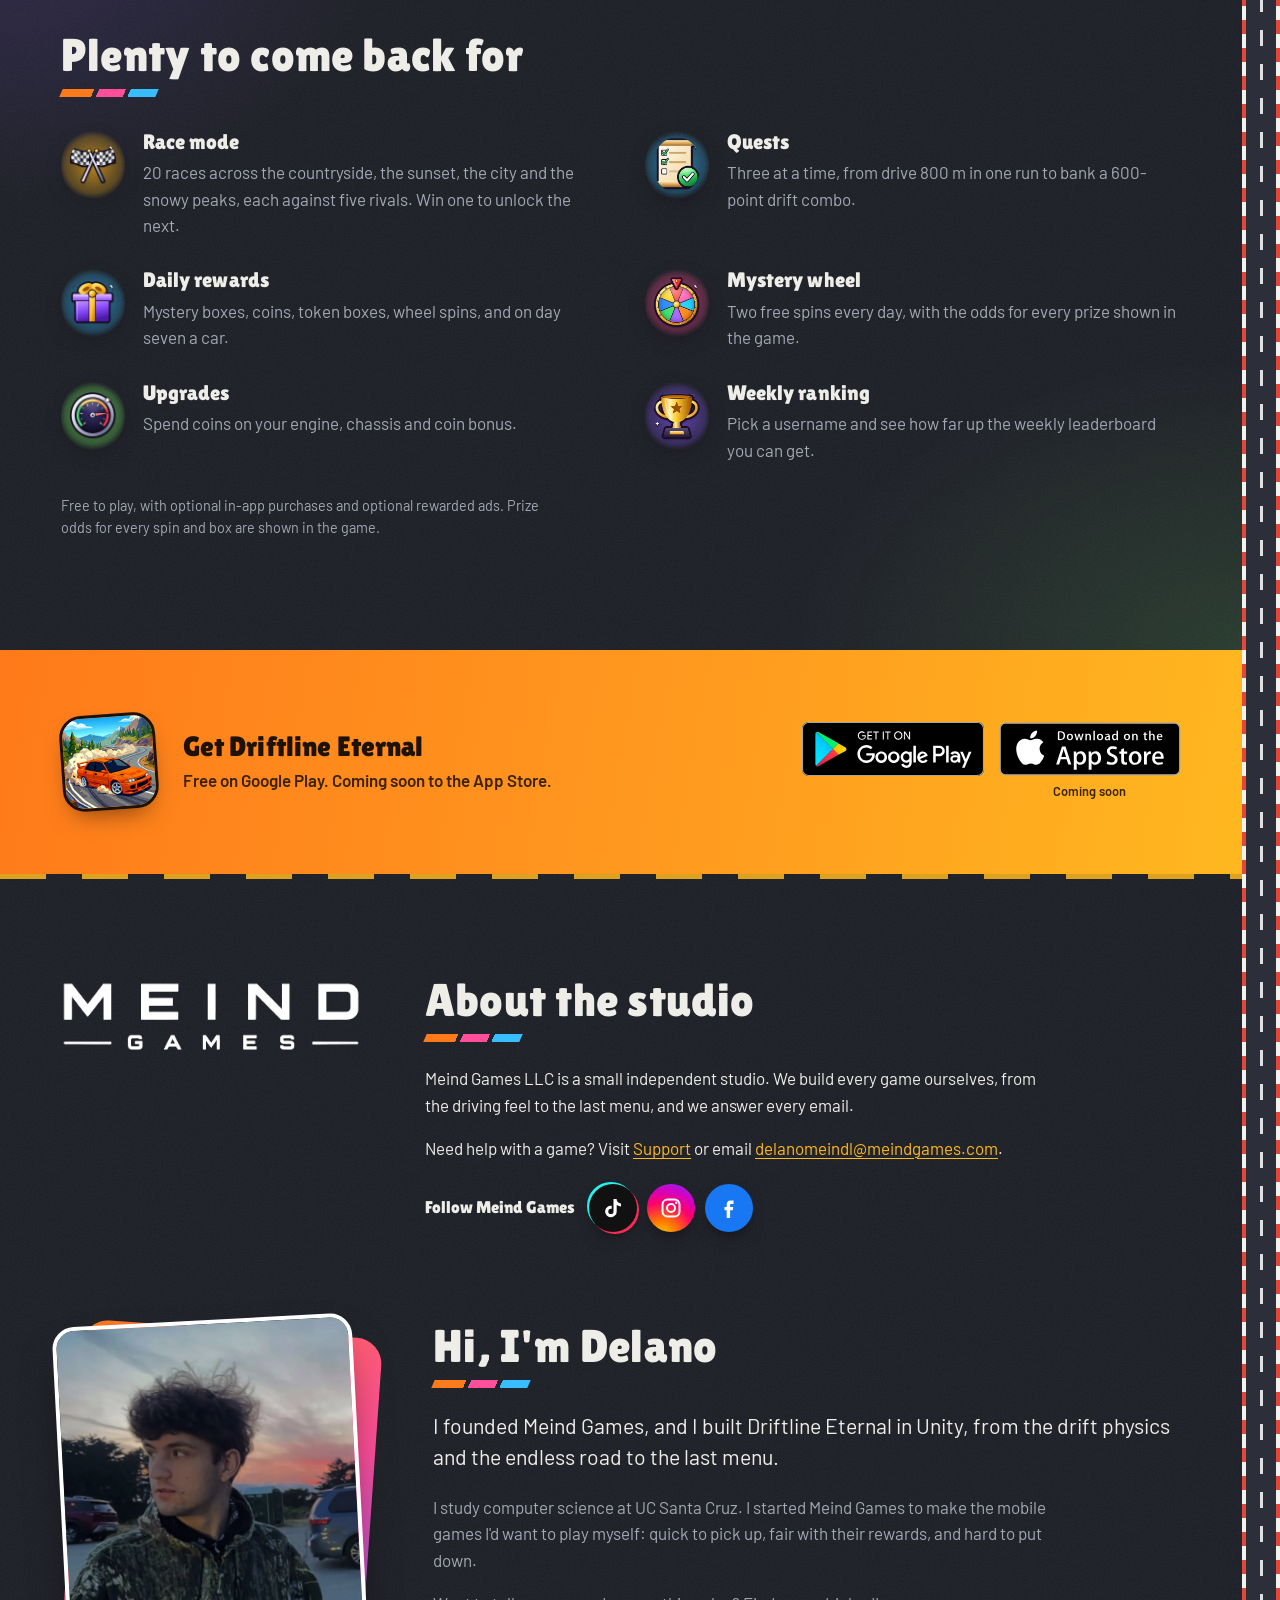
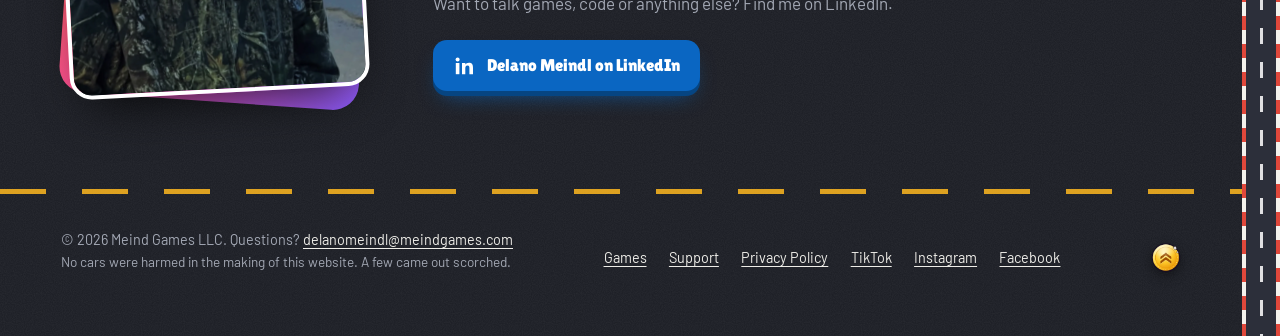
==== commit 18331e0f: "Add structured data for Google: studio on home page, Driftline Eternal on games page Co-Authored-By:" ====
--- a/index.html
+++ b/index.html
@@ -17,6 +17,39 @@
 <link rel="preload" href="/fonts/LilitaOne-Regular.woff2" as="font" type="font/woff2" crossorigin>
 <link rel="stylesheet" href="/css/site.css">
 <script>document.documentElement.classList.add("js")</script>
+<script type="application/ld+json">
+{
+  "@context": "https://schema.org",
+  "@graph": [
+    {
+      "@type": "Organization",
+      "@id": "https://www.meindgames.com/#org",
+      "name": "Meind Games",
+      "legalName": "Meind Games LLC",
+      "url": "https://www.meindgames.com",
+      "logo": "https://www.meindgames.com/apple-touch-icon.png",
+      "email": "delanomeindl@meindgames.com",
+      "founder": {
+        "@type": "Person",
+        "name": "Delano Meindl",
+        "sameAs": ["https://www.linkedin.com/in/delano-meindl-794580216"]
+      },
+      "sameAs": [
+        "https://www.tiktok.com/@meindgames",
+        "https://www.instagram.com/meindgames",
+        "https://www.facebook.com/profile.php?id=61596355317557"
+      ]
+    },
+    {
+      "@type": "WebSite",
+      "@id": "https://www.meindgames.com/#site",
+      "name": "Meind Games",
+      "url": "https://www.meindgames.com",
+      "publisher": { "@id": "https://www.meindgames.com/#org" }
+    }
+  ]
+}
+</script>
 </head>
 <body>
 <a class="skip" href="#main">Skip to content</a>
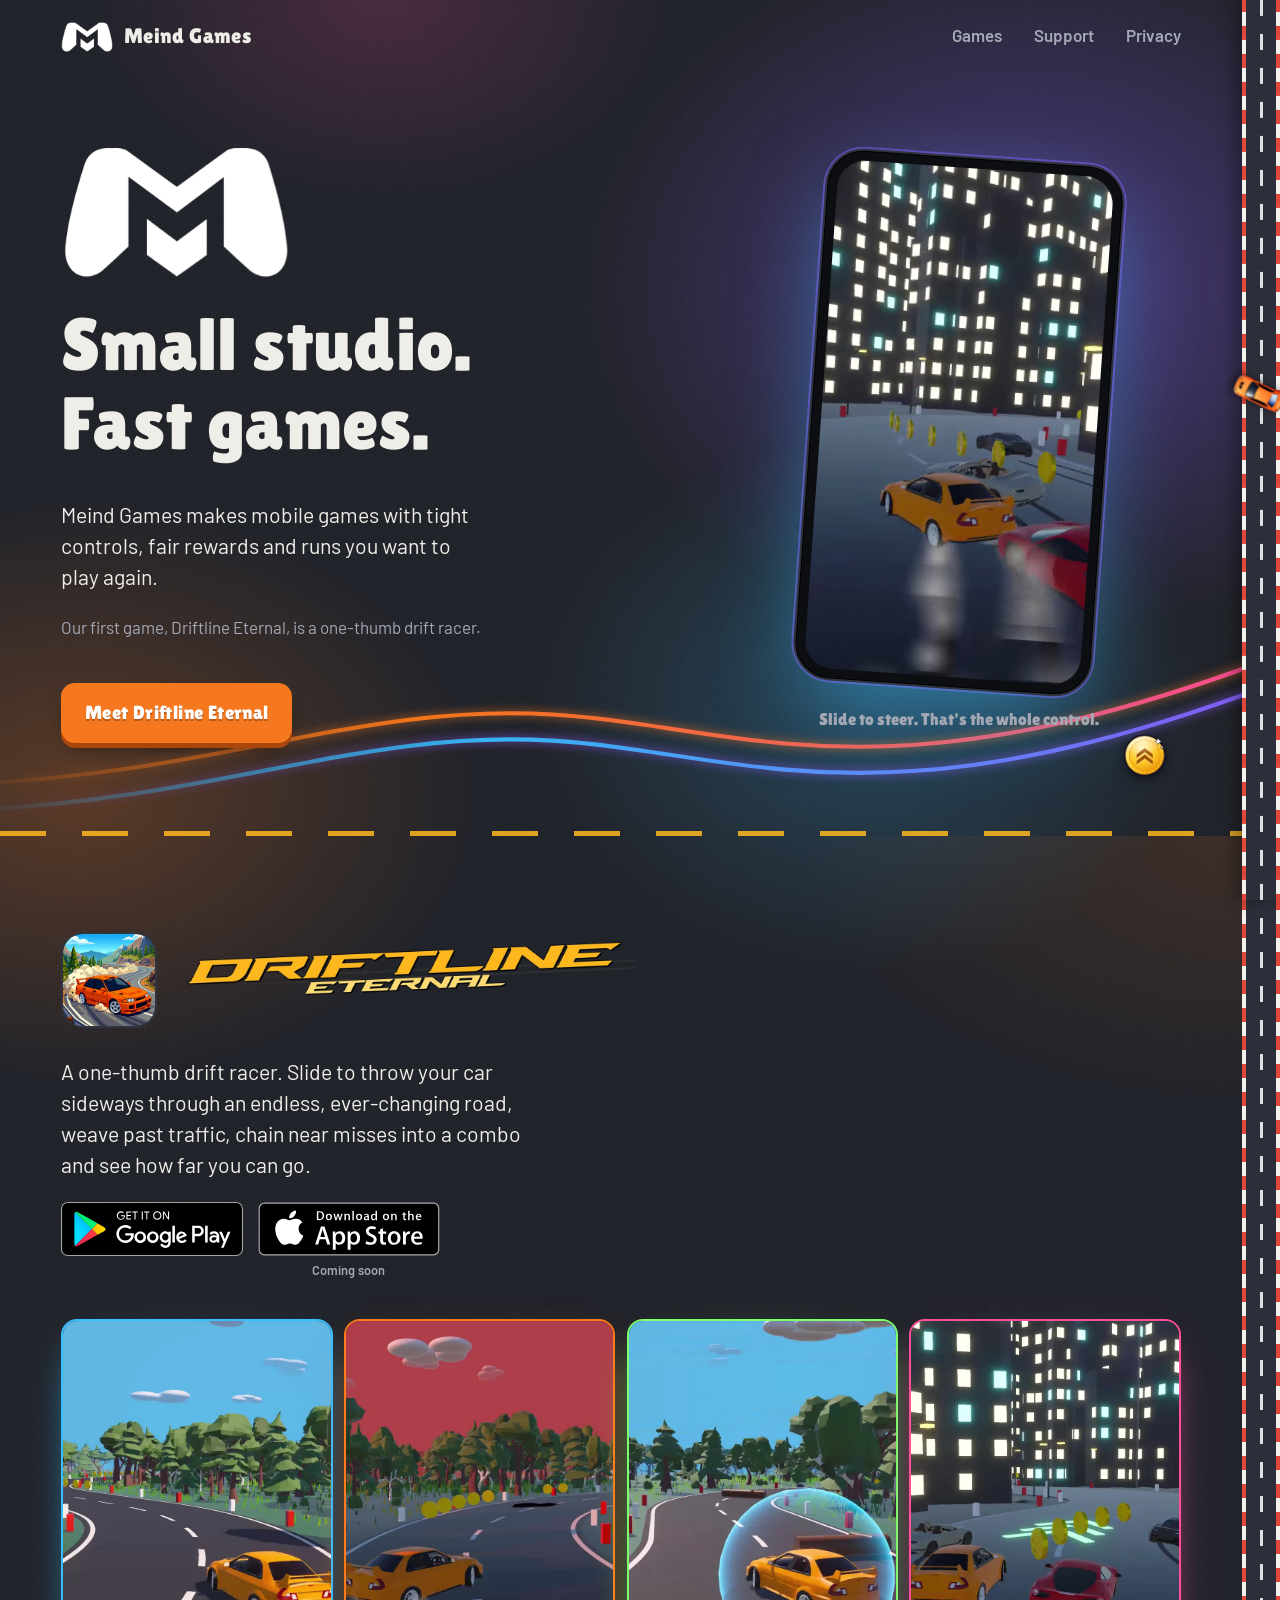
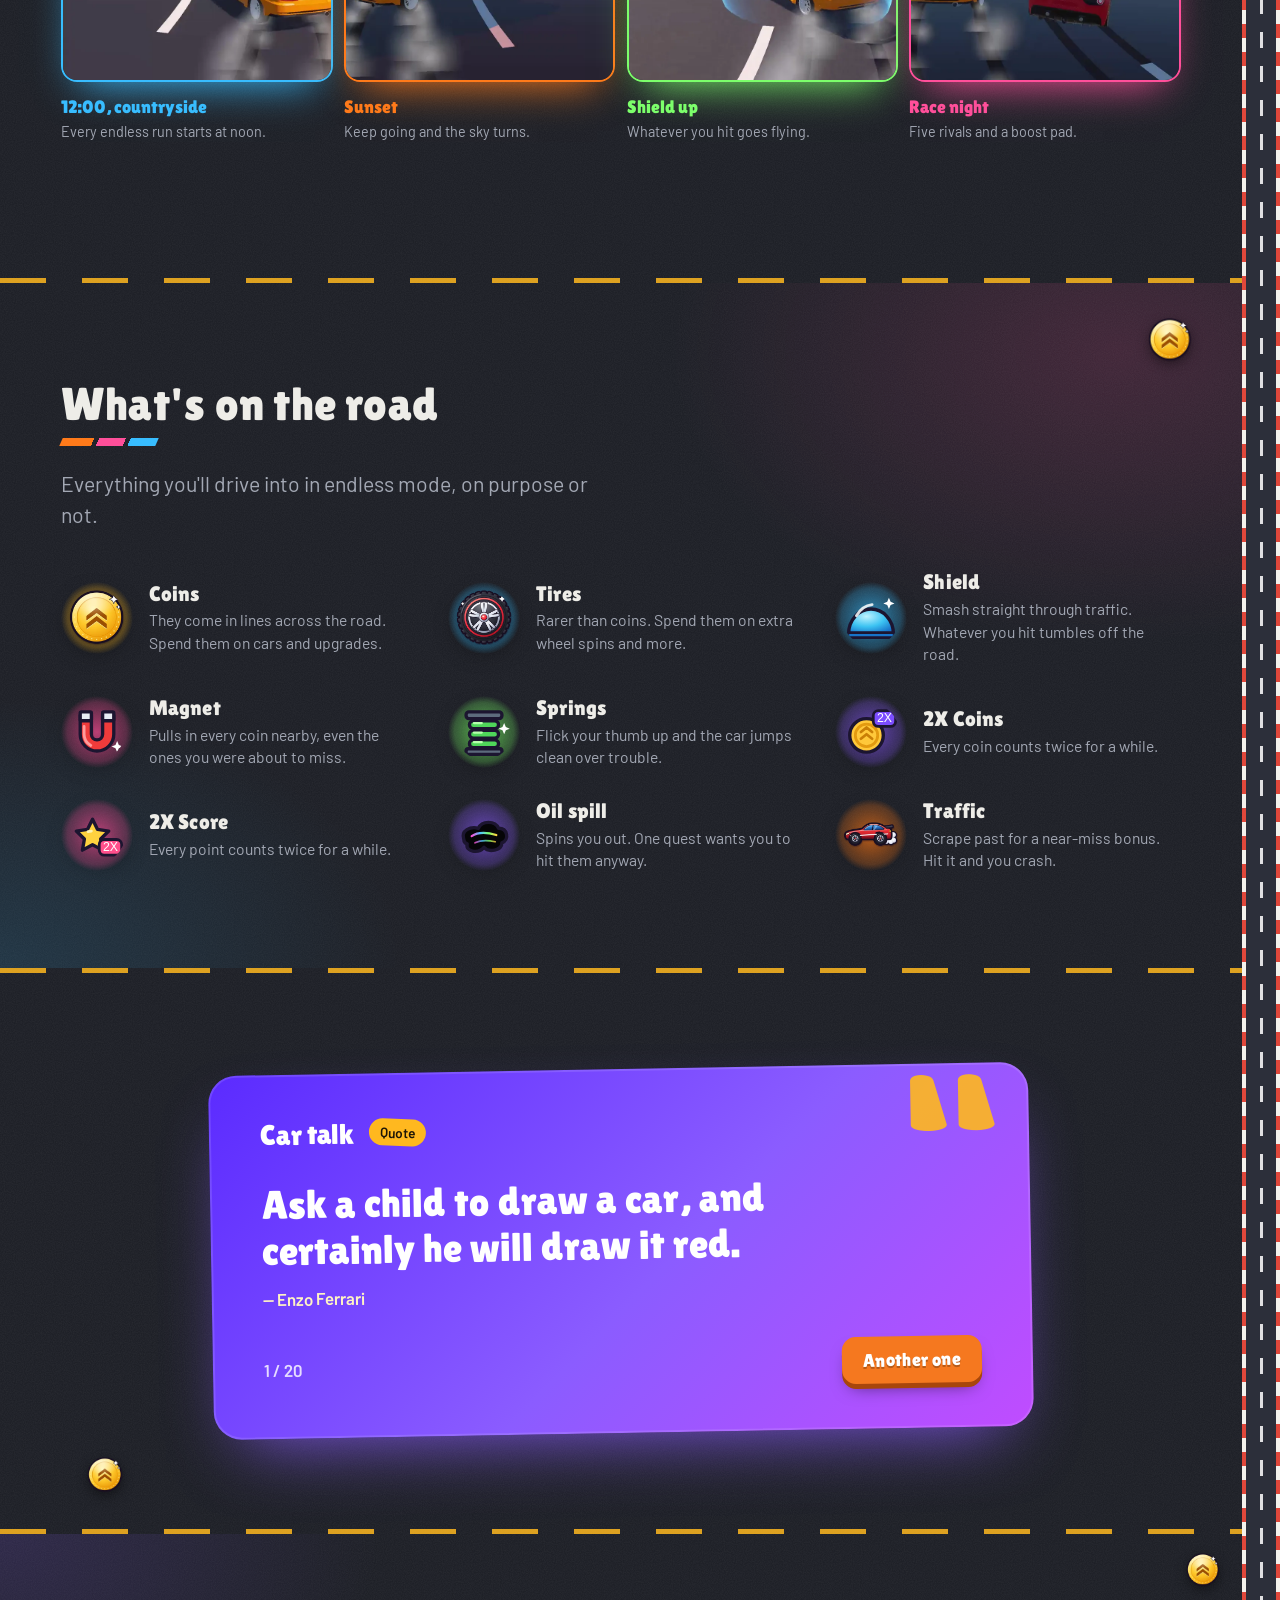
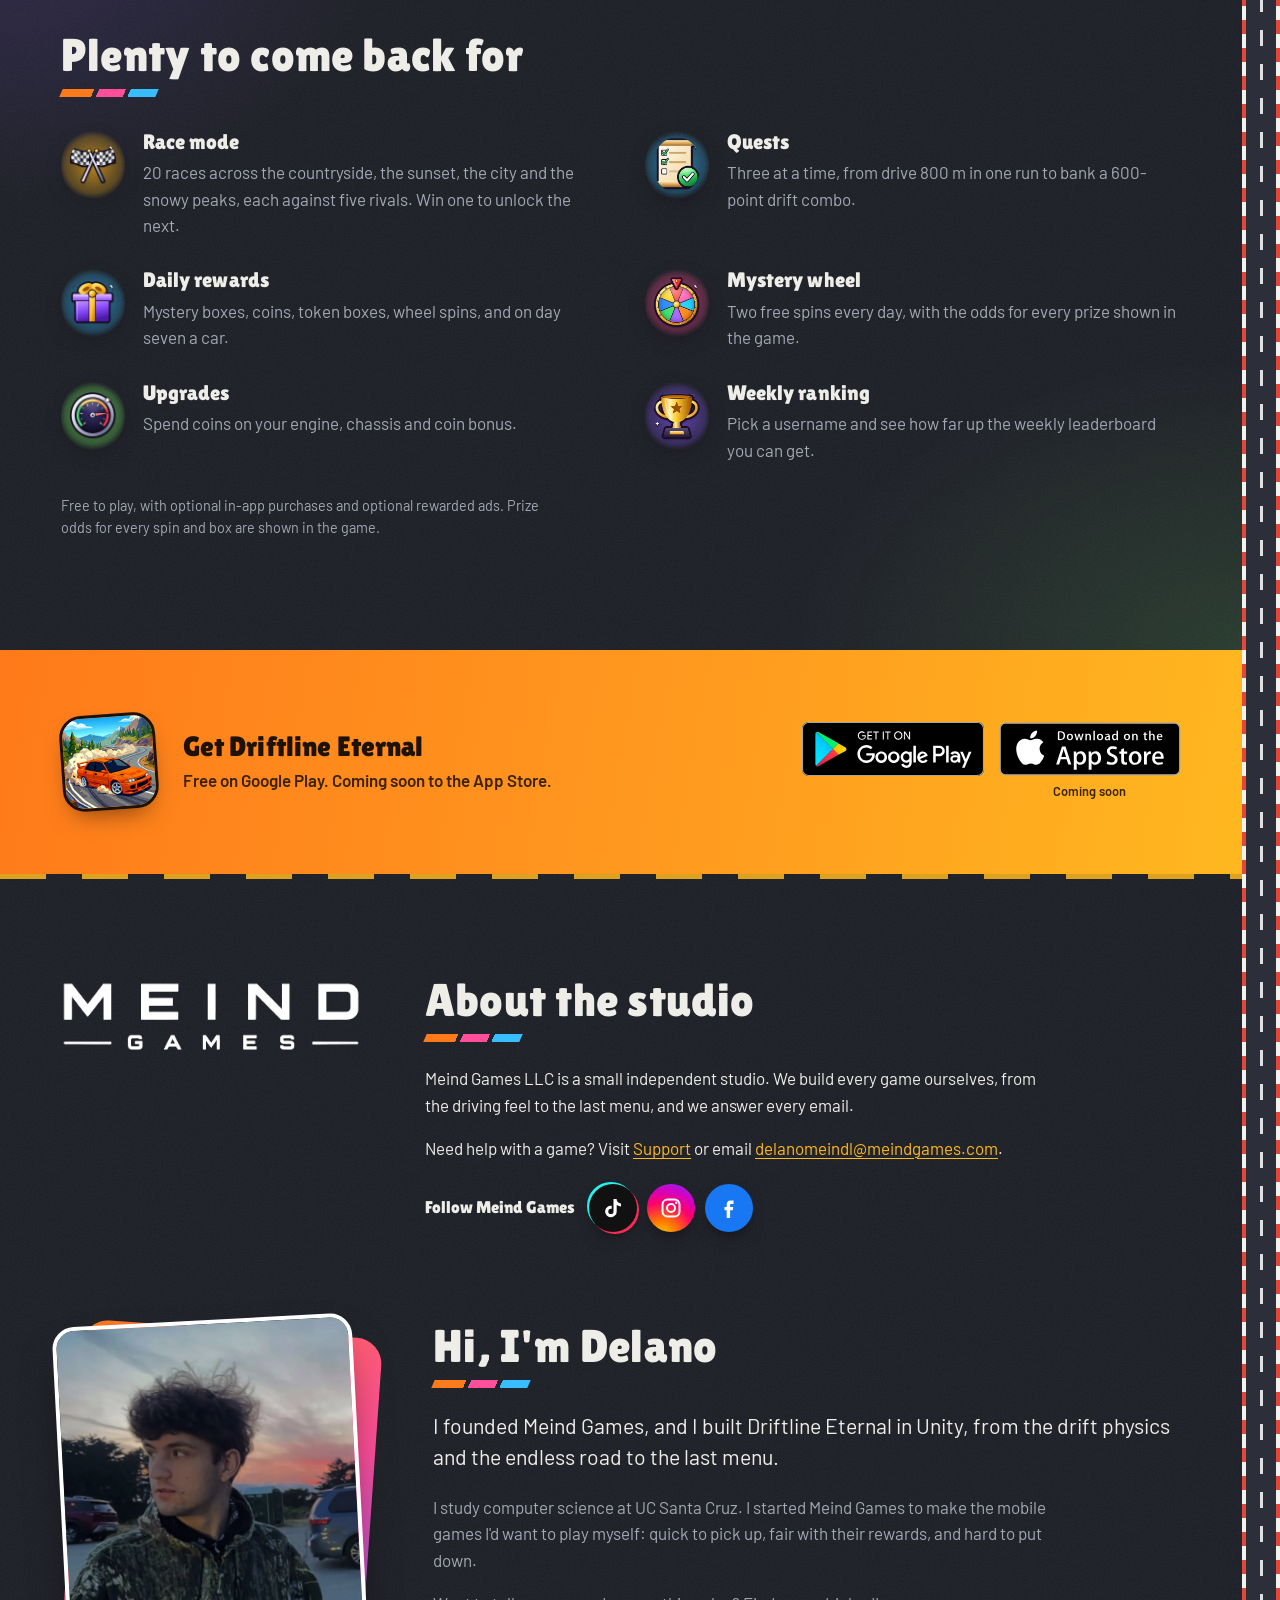
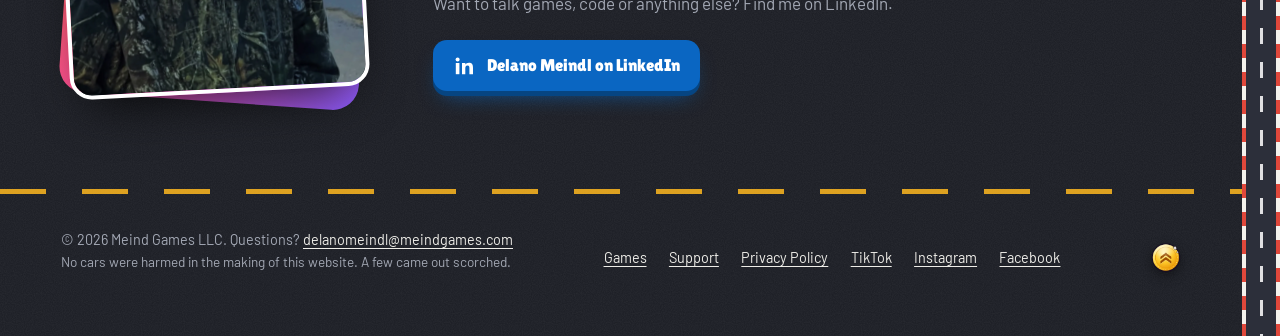
==== commit 2517cf17: "Hide email address from spam bots Pages carry the address split into data attributes; site.js joins " ====
--- a/index.html
+++ b/index.html
@@ -28,7 +28,6 @@
       "legalName": "Meind Games LLC",
       "url": "https://www.meindgames.com",
       "logo": "https://www.meindgames.com/apple-touch-icon.png",
-      "email": "delanomeindl@meindgames.com",
       "founder": {
         "@type": "Person",
         "name": "Delano Meindl",
@@ -157,7 +156,7 @@
       <div>
         <h2 id="studio-title">About the studio</h2>
         <p>Meind Games LLC is a small independent studio. We build every game ourselves, from the driving feel to the last menu, and we answer every email.</p>
-        <p>Need help with a game? Visit <a href="/support">Support</a> or email <a href="mailto:delanomeindl@meindgames.com">delanomeindl@meindgames.com</a>.</p>
+        <p>Need help with a game? Visit <a href="/support">Support</a> or email <a data-u="delanomeindl" data-d="meindgames.com">delanomeindl (at) meindgames.com</a>.</p>
         <div class="socials"><span>Follow Meind Games</span><a class="social tiktok" href="https://www.tiktok.com/@meindgames" target="_blank" rel="noopener" aria-label="Meind Games on TikTok"><svg viewBox="0 0 24 24" aria-hidden="true"><path d="M16.6 5.8a4.3 4.3 0 0 1-1-2.8h-3.1v12.4a2.6 2.6 0 1 1-2.6-2.6c.3 0 .5 0 .8.1V9.7a5.8 5.8 0 1 0 5 5.7V9.1a7.4 7.4 0 0 0 4.3 1.4V7.4a4.3 4.3 0 0 1-3.4-1.6z"/></svg></a><a class="social instagram" href="https://www.instagram.com/meindgames" target="_blank" rel="noopener" aria-label="Meind Games on Instagram"><svg viewBox="0 0 24 24" aria-hidden="true"><rect x="3.5" y="3.5" width="17" height="17" rx="5" fill="none" stroke="currentColor" stroke-width="2"/><circle cx="12" cy="12" r="4" fill="none" stroke="currentColor" stroke-width="2"/><circle cx="17.2" cy="6.8" r="1.3"/></svg></a><a class="social facebook" href="https://www.facebook.com/profile.php?id=61596355317557" target="_blank" rel="noopener" aria-label="Meind Games on Facebook"><svg viewBox="0 0 24 24" aria-hidden="true"><path d="M14 8h2.5V4.6h-2.8C10.7 4.6 9.7 6.5 9.7 8.8V11H7.5v3.3h2.2V22h3.4v-7.7h2.7l.5-3.3h-3.2V9.3c0-.8.3-1.3.9-1.3z"/></svg></a></div>
       </div>
     </div>
@@ -177,7 +176,7 @@
 <hr class="lane">
 <footer class="site-foot">
   <div class="wrap">
-    <p>&copy; 2026 Meind Games LLC. Questions? <a href="mailto:delanomeindl@meindgames.com">delanomeindl@meindgames.com</a><br><span class="joke">No cars were harmed in the making of this website. A few came out scorched.</span></p>
+    <p>&copy; 2026 Meind Games LLC. Questions? <a data-u="delanomeindl" data-d="meindgames.com">delanomeindl (at) meindgames.com</a><br><span class="joke">No cars were harmed in the making of this website. A few came out scorched.</span></p>
     <nav aria-label="Footer"><a href="/games">Games</a><a href="/support">Support</a><a href="/privacy-policy">Privacy Policy</a><a href="https://www.tiktok.com/@meindgames" target="_blank" rel="noopener">TikTok</a><a href="https://www.instagram.com/meindgames" target="_blank" rel="noopener">Instagram</a><a href="https://www.facebook.com/profile.php?id=61596355317557" target="_blank" rel="noopener">Facebook</a></nav>
     <button type="button" class="secret-coin c5" data-coin="5" aria-label="A hidden coin"><img src="/media/token_coin.webp" alt="" width="44" height="44"></button>
   </div>
